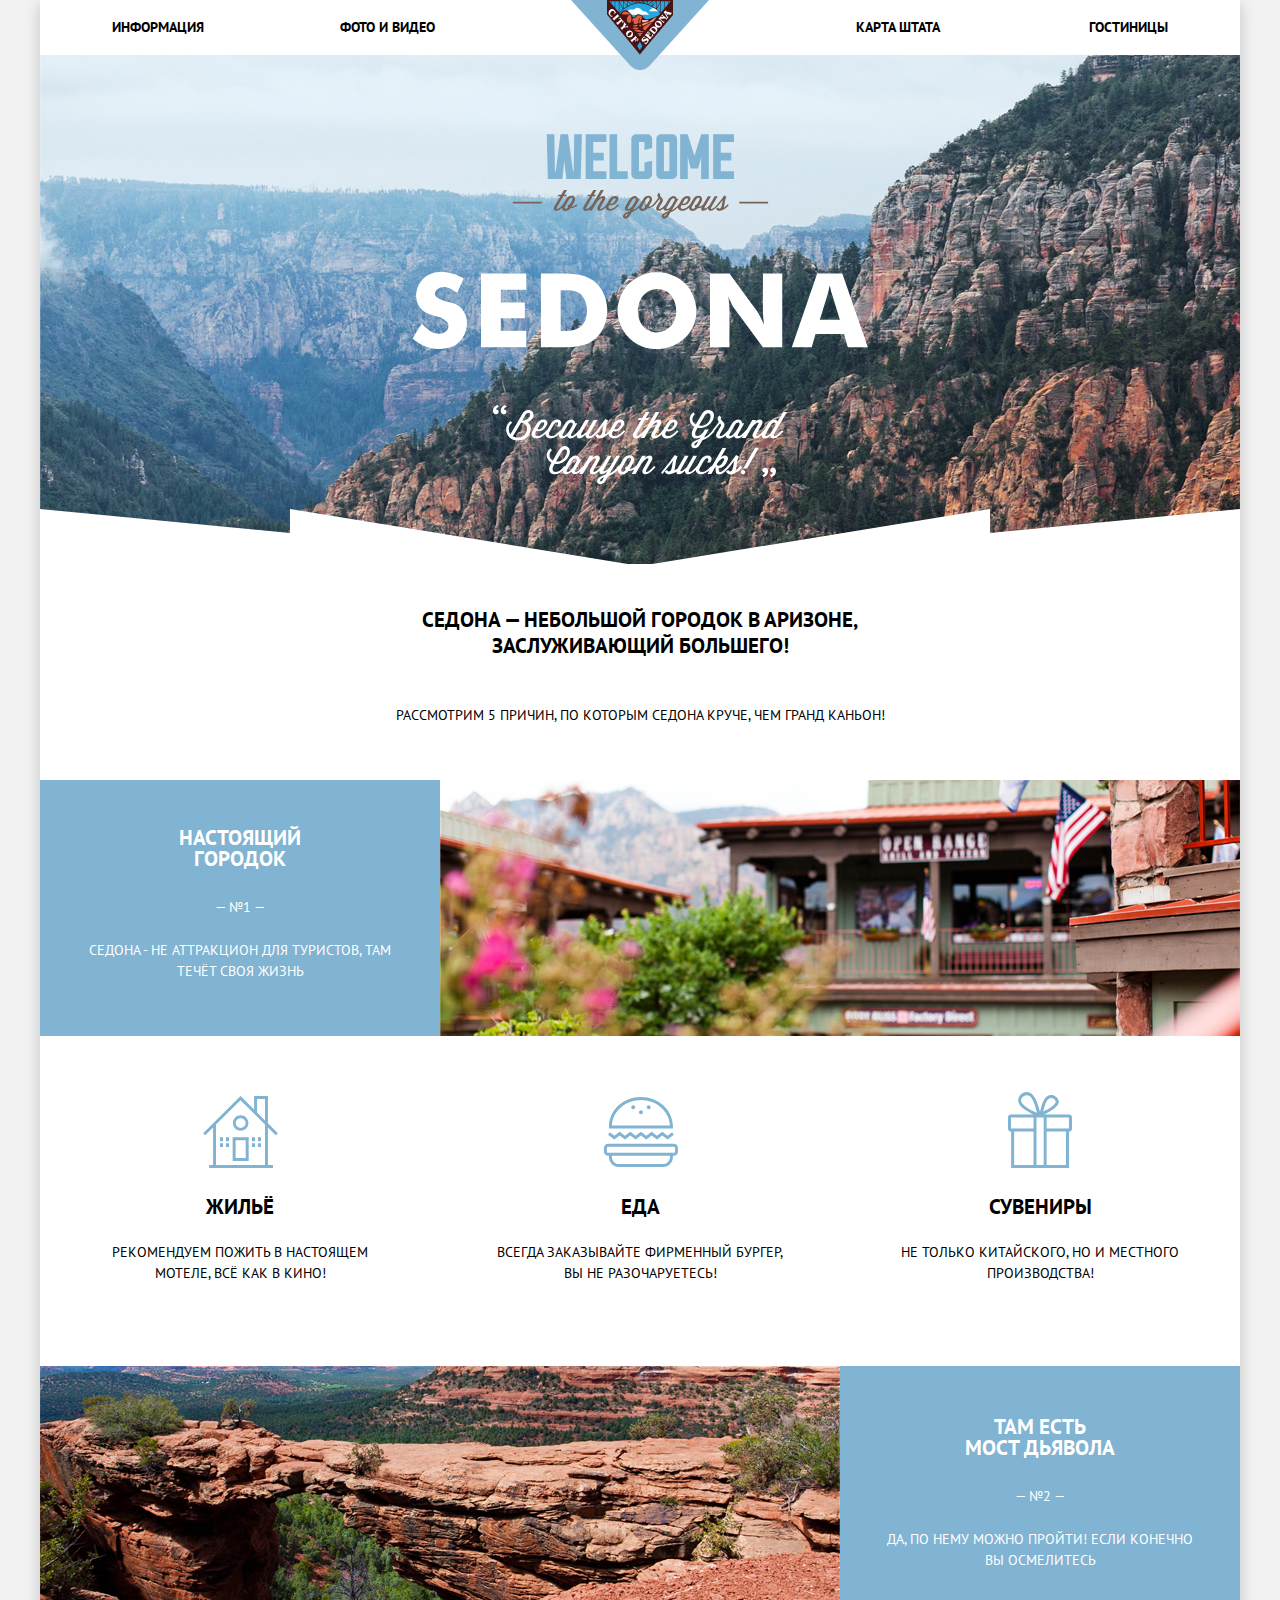
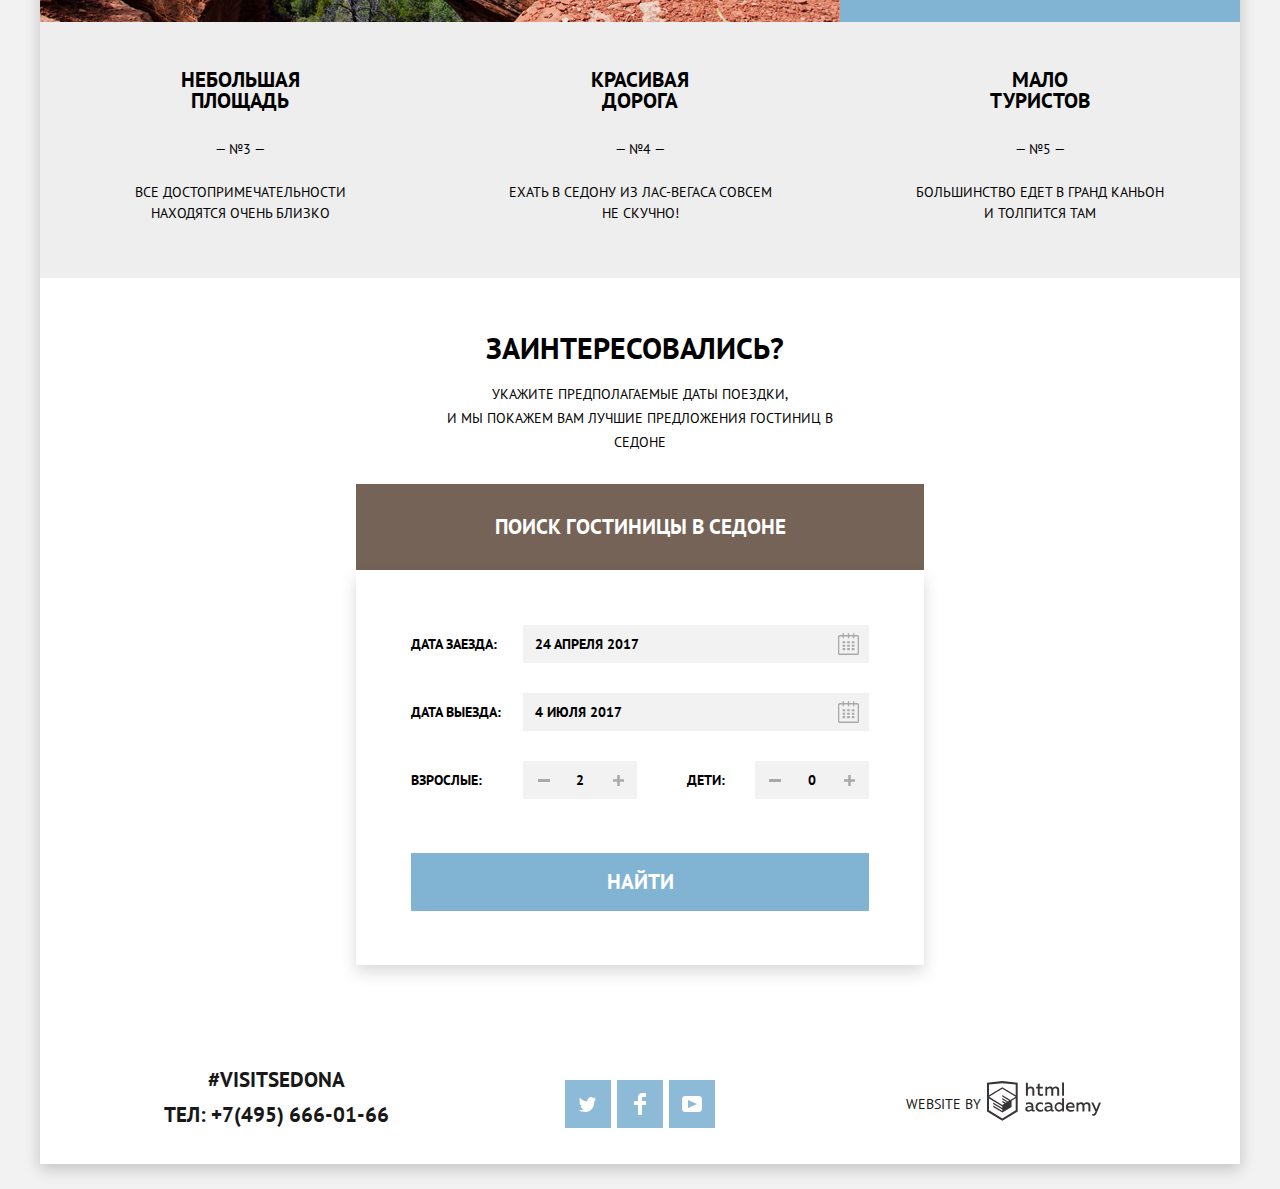
==== index.html @ dc3d2d97 "Декоративные элементы на внутренней странице" ====
<!DOCTYPE html>
<html class="page" lang="ru">
  <head>
    <meta charset="utf-8">
    <title>HTML Academy: Седона</title>
    <link rel="icon" href="favicon-32.ico">
    <link rel="icon" href="img/favicons/favicon-32.svg" type="image/svg+xml">
    <link rel="apple-touch-icon" href="img/favicons/favicon-152.png">
    <link rel="manifest" href="manifest.webmanifest">
    <link rel="stylesheet" href="css/normalize.css">
    <link rel="stylesheet" href="css/style.css">
  </head>
  <body class="page-body">
    <div class="container">
      <header class="main-header">
        <nav class="main-navigation">
          <a class="main-header-logo">
            <img src="img/logo.svg" width="138" height="70" alt="Логотип города Седона">
          </a>  
          <ul class="site-navigation">
            <li><a href="#">Информация</a></li>
            <li><a href="#">Фото и видео</a></li>
            <li><a href="#">Карта штата</a></li>
            <li><a href="catalog.html">Гостиницы</a></li>
          </ul>
        </nav>
        <img class="welcome-intro" src="img/welcome.svg" width="457" height="351" alt="Добро пожаловать в Седону">
      </header>
      <main class="content">
        <h1 class="visually-hidden">О Седоне</h1>
        <p class="intro">Седона &mdash; небольшой городок в Аризоне, <br>заслуживающий большего! </p>
        <section class="features">
          <h2 class="visually-hidden">Преимущества</h2>
          <p class="features-title">Рассмотрим 5 причин, по которым Седона круче, чем Гранд Каньон!</p>
          <ul class="features-list">
            <li class="feature-item main-feature-item">
              <div class="feature-description">
                <h3>Настоящий городок</h3>
                <span>&mdash; №1 &mdash;</span>
                <p>Седона - не аттракцион для туристов, там течёт своя жизнь</p>
              </div>
              <img src="img/town-view.jpg" width="800" height="256" alt="Виды Седоны">
                <ul class="add-feature-list">
                  <li class="add-feature-item">
                    <h4 class="accomodation">Жильё</h4>
                    <p>Рекомендуем пожить в настоящем мотеле, всё как в кино!</p>
                  </li>
                  <li class="add-feature-item">
                    <h4 class="meals">Еда</h4>
                    <p>Всегда заказывайте фирменный бургер, вы не разочаруетесь!</p>
                  </li>
                  <li class="add-feature-item">
                    <h4 class="souvenirs">Сувениры</h4>
                    <p>Не только китайского, но и местного производства!</p>
                  </li>
                </ul>
            </li>
            <li class="feature-item main-feature-item">
              <img src="img/bridge-view.jpg" width="800" height="256" alt="Мост дьявола">
              <div class="feature-description">
                <h3>Там есть Мост дьявола</h3>
                <span>&mdash; №2 &mdash;</span>
                <p>Да, по нему можно пройти! Если конечно вы осмелитесь</p>
              </div>
            </li>
            <li class="feature-item">
              <div class="feature-description">
                <h3>Небольшая
                площадь</h3>
                <span>&mdash; №3 &mdash;</span>
                <p>Все достопримечательности<br>
                находятся очень близко</p>
              </div>
            </li>
            <li class="feature-item">
              <div class="feature-description">
                <h3>Красивая
                  дорога</h3>
                <span>&mdash; №4 &mdash;</span>
                <p>Ехать в Седону из Лас-Вегаса совсем<br>
                  не скучно!</p>
              </div>
            </li>
            <li class="feature-item">
              <div class="feature-description">
                <h3>Мало<br>
                туристов</h3>
                <span>&mdash; №5 &mdash;</span>
                <p>Большинство едет в Гранд Каньон<br>
                и толпится там</p>
              </div>
            </li>
          </ul>
        </section>
        <section class="search">
          <h2>Заинтересовались?</h2>
          <p>Укажите предполагаемые даты поездки,<br> и мы покажем вам лучшие предложения гостиниц в Седоне</p>
          <button class="main-button" type="button">Поиск гостиницы в Седоне</button>        
        </section>
      </main>
      <footer class="main-footer">        
        <!--<img src="img/map.png" width="1199" height="594" alt="Карта">-->
        <iframe src="https://www.google.com/maps/embed?pb=!1m18!1m12!1m3!1d1026214.9153258833!2d-112.19294160327944!3d34.83362537107064!2m3!1f0!2f0!3f0!3m2!1i1024!2i768!4f13.1!3m3!1m2!1s0x872da132f942b00d%3A0x5548c523fa6c8efd!2z0KHQtdC00L7QvdCwLCDQkNGA0LjQt9C-0L3QsCA4NjMzNiwg0KHQqNCQ!5e0!3m2!1sru!2sru!4v1613547146854!5m2!1sru!2sru" allowfullscreen width="1199" height="594" title="Седона на карте"></iframe>
        <div class="footer-contacts">
          <section class="contacts">
            <h2 class="visually-hidden">Контактная информация</h2>
            <p>#visitsedona</p>
            <a class="footer-phone" href="tel:+74956660166">тел: +7(495) 666-01-66</a>
          </section>
          <section class="social">
            <h2 class="visually-hidden">Ссылки на соцсети</h2>
            <ul class="social-icons">
              <li>
                <a class="social-button twitter" href="#">
                  <svg width="17" height="17" viewBox="0 0 17 17" fill="none" xmlns="http://www.w3.org/2000/svg">
                    <path d="M10.95 1.14409C12.635 0.648089 13.934 1.41409 14.527 2.32309C15.2 2.09209 15.858 1.84209 16.538 1.61509C16.5249 2.30145 16.2117 2.94761 15.681 3.38309C16.366 3.55309 16.985 2.89209 16.985 2.89209C16.816 3.89209 15.979 4.68009 15.422 4.91609C15.191 11.6661 12.247 16.1331 5.34501 15.9981H4.89901C4.48901 15.9981 0.735007 15.5381 0.00100708 14.1111C2.27201 14.3071 3.89401 13.6891 4.69401 12.9341C3.73401 12.6341 2.01501 12.4571 1.71501 9.98409C2.06401 10.0901 2.27901 10.2121 2.90501 10.1031C1.70501 9.24709 0.374007 8.53009 0.448007 6.33009C0.733007 6.65809 1.51501 6.86609 1.78801 6.80209C1.08501 6.56109 -0.181993 3.44209 0.894007 1.85009C2.71201 3.70409 4.62901 5.45609 8.04601 5.62309C8.25401 3.33009 9.18301 1.79309 10.95 1.14409Z" fill="white"/>
                  </svg>
                  <span class="visually-hidden">Twitter</span>
                </a>
              </li>
              <li>
                <a class="social-button facebook" href="#">
                  <svg width="12" height="22" viewBox="0 0 12 22" fill="none" xmlns="http://www.w3.org/2000/svg">
                    <path d="M12 4V0H8C5.79086 0 4 1.79086 4 4V8H0V12H4V22H8V12H12V8H8V4H12Z" fill="white"/>
                  </svg>
                  <span class="visually-hidden">Facebook</span>
                </a>
              </li>
              <li>
                <a class="social-button youtube" href="#">
                  <svg width="20" height="16" viewBox="0 0 20 16" fill="none" xmlns="http://www.w3.org/2000/svg">
                    <path fill-rule="evenodd" clip-rule="evenodd" d="M3 0H17C18.65 0 20 1.35 20 3V13C20 14.65 18.65 16 17 16H3C1.35 16 0 14.65 0 13V3C0 1.35 1.35 0 3 0ZM6.027 4.002V11.998L15.014 8L6.027 4.002Z" fill="white"/>
                  </svg>
                  <span class="visually-hidden">YouTube</span>
                </a>
              </li>
            </ul>
          </section>
          <p class="copyright">Website by 
            <a class="copyright-link" href="https://htmlacademy.ru/intensive/htmlcss">
              <svg width="115" height="41" viewBox="0 0 115 41" fill="none" xmlns="http://www.w3.org/2000/svg">
                <path fill-rule="evenodd" clip-rule="evenodd" d="M15.5197 1.05737H15.3509L0 2.71895V31.4945L15.3509 40.8382L30.7018 31.4945V2.71895L15.5197 1.05737ZM77.0183 2.62185H75.0876V15.7311H77.0183V2.62185ZM40.8619 2.63264V7.76843C41.6131 6.9864 42.6386 6.5436 43.7105 6.53843C44.6823 6.47908 45.6329 6.84495 46.3253 7.54479C47.0177 8.24462 47.3866 9.21244 47.3399 10.2068V15.7634H45.367V10.4658C45.4231 9.94897 45.2754 9.43059 44.9566 9.02553C44.6377 8.62047 44.174 8.36218 43.6683 8.3079H43.3518C42.3456 8.36979 41.4321 8.9295 40.9041 9.80764V15.7634H38.8995V2.63264H40.8619ZM77.0183 31.4837H75.2775V30.0595C74.4828 31.1353 73.23 31.7538 71.9119 31.7211C69.4751 31.5528 67.5825 29.4822 67.5825 26.9845C67.5825 24.4867 69.4751 22.4162 71.9119 22.2479C73.1195 22.2052 74.2818 22.7203 75.0771 23.6505V18.3205H77.0183V31.4837ZM47.0656 30.0595C47.263 30.0515 47.4583 30.0152 47.6459 29.9516V31.3866C47.2482 31.5404 46.826 31.6172 46.4009 31.6132C45.6482 31.6769 44.9394 31.2429 44.639 30.5342C43.7036 31.31 42.5302 31.7227 41.3261 31.6995C39.733 31.6995 38.256 30.804 38.256 28.9482C38.256 26.65 40.3661 25.9379 42.1702 25.9379C42.9402 25.9505 43.707 26.0408 44.4596 26.2076V25.884C44.4596 24.805 43.6578 23.9742 42.1491 23.9742C41.0585 23.9764 39.9804 24.2116 38.9839 24.6647V22.8305C40.0678 22.451 41.204 22.2506 42.3495 22.2371C44.8394 22.2371 46.3693 23.4455 46.3693 26.1753V29.4121C46.3546 29.5668 46.401 29.721 46.4981 29.8406C46.5951 29.9601 46.7349 30.035 46.8862 30.0487H47.0656V30.0595ZM40.2711 28.8403C40.298 29.229 40.4761 29.5905 40.7655 29.844C41.055 30.0974 41.4317 30.2217 41.8115 30.189H41.9275C42.8819 30.1906 43.7973 29.8022 44.4702 29.11V27.5779C43.842 27.4414 43.2026 27.3655 42.5605 27.3513C41.5055 27.3513 40.2817 27.7074 40.2817 28.8403H40.2711ZM56.0229 22.9384C55.1962 22.4632 54.2596 22.2246 53.3115 22.2479H52.9422C51.7332 22.2873 50.5891 22.8166 49.7619 23.7192C48.9347 24.6218 48.4923 25.8236 48.5321 27.06V27.5024C48.6957 30.0004 50.805 31.8921 53.2482 31.7318C54.2519 31.7555 55.2477 31.5452 56.1601 31.1168V29.2718C55.3769 29.7215 54.4945 29.9591 53.5963 29.9624C52.5199 30.0288 51.4963 29.4793 50.9385 28.5356C50.3806 27.5918 50.3806 26.4095 50.9385 25.4658C51.4963 24.522 52.5199 23.9725 53.5963 24.039C54.461 24.0357 55.3066 24.2989 56.0229 24.7942V22.9384ZM66.1514 30.0595C66.3488 30.0515 66.5441 30.0152 66.7317 29.9516V31.3866C66.334 31.5404 65.9118 31.6172 65.4867 31.6132C64.734 31.6769 64.0252 31.2429 63.7248 30.5342C62.7894 31.31 61.616 31.7227 60.4119 31.6995C58.8188 31.6995 57.3417 30.804 57.3417 28.9482C57.3417 26.65 59.4518 25.9379 61.256 25.9379C62.0259 25.9505 62.7928 26.0408 63.5454 26.2076V25.884C63.5454 24.805 62.7436 23.9742 61.2349 23.9742C60.1443 23.9764 59.0662 24.2116 58.0697 24.6647V22.8305C59.1536 22.451 60.2897 22.2506 61.4353 22.2371C63.9252 22.2371 65.455 23.4455 65.455 26.1753V29.4121C65.4404 29.5668 65.4868 29.721 65.5838 29.8406C65.6809 29.9601 65.8207 30.035 65.972 30.0487H66.1514V30.0595ZM59.855 29.8481C59.5632 29.5943 59.3837 29.2311 59.3569 28.8403H59.378C59.378 27.7074 60.5385 27.3513 61.6569 27.3513C62.299 27.3655 62.9383 27.4414 63.5665 27.5779V29.11C62.8937 29.8022 61.9782 30.1906 61.0239 30.189H60.9078C60.5263 30.2247 60.1469 30.1019 59.855 29.8481ZM69.3271 26.9305C69.3271 25.2859 70.6308 23.9526 72.239 23.9526L72.2601 24.0066C73.4742 24.0066 74.5742 24.7382 75.0665 25.8732V28.0311C74.5856 29.1871 73.4673 29.9296 72.239 29.9084C70.6308 29.9084 69.3271 28.5752 69.3271 26.9305ZM83.3486 22.2479C86.8408 22.2479 88.0541 25.1395 87.4844 27.7397H80.922C81.1436 29.3582 82.6839 30.0163 84.2876 30.0163C85.2509 30.0196 86.2027 29.8021 87.0729 29.3797V31.1061C86.0736 31.5421 84.9939 31.7519 83.9078 31.7211C81.2385 31.7211 78.8963 30.189 78.8963 26.9521C78.8362 25.7502 79.2482 24.5736 80.0408 23.6841C80.8334 22.7945 81.9408 22.2658 83.1165 22.2155H83.3486V22.2479ZM80.8693 26.1753C80.9704 24.8237 82.1216 23.8104 83.4436 23.9095H83.4858C84.1064 23.8531 84.7196 24.08 85.1612 24.5295C85.6028 24.979 85.8275 25.6051 85.7752 26.24H80.8693V26.1753ZM89.489 31.4621V22.4961H91.2298V23.575C91.9777 22.7197 93.041 22.2229 94.1628 22.2047C95.2951 22.1328 96.3712 22.7163 96.9482 23.7153C97.7407 22.8335 98.8477 22.3161 100.018 22.2803C100.952 22.2327 101.859 22.6011 102.507 23.2901C103.154 23.9792 103.478 24.9213 103.394 25.8732V31.4837H101.39V25.9271C101.437 25.4734 101.306 25.0191 101.024 24.6647C100.743 24.3104 100.336 24.0852 99.8917 24.039H99.6174C98.7512 24.0941 97.9525 24.536 97.4335 25.2474V31.4837H95.4289V25.9271C95.4728 25.47 95.3357 25.0139 95.0481 24.6611C94.7606 24.3082 94.3467 24.088 93.8991 24.0497H93.6881C92.7466 24.1344 91.8915 24.6449 91.3564 25.4416V31.5161H89.5312L89.489 31.4621ZM113.977 22.4745H111.972L109.324 29.2718L106.306 22.4853H104.196L108.417 31.5484L108.237 32.0016C107.72 33.3611 107.003 34.0516 106.053 34.0516C105.75 34.0548 105.447 34.0112 105.156 33.9221V35.6161C105.536 35.7125 105.926 35.7632 106.317 35.7671C107.646 35.7671 108.902 35.0226 109.851 32.6813L113.977 22.4745ZM52.689 6.78658V3.54974L50.7266 4.01369V6.73264H49.144V8.49132H50.7899V12.9905C50.7231 13.817 51.0244 14.6301 51.61 15.2038C52.1955 15.7775 53.0028 16.0505 53.8073 15.9468C54.5996 15.9535 55.3875 15.8259 56.139 15.5692V13.8429C55.5727 14.0781 54.9672 14.199 54.356 14.199C53.2165 14.199 52.689 13.8105 52.689 12.6237V8.5129H55.8541V6.78658H52.689ZM58.3862 15.7526V6.75421H60.1376V7.83316C60.8811 6.97655 61.9403 6.476 63.0601 6.45211C64.1624 6.38099 65.2146 6.93142 65.8032 7.88711C66.5958 7.00534 67.7028 6.48794 68.8734 6.45211C69.8138 6.41462 70.7233 6.79859 71.364 7.50353C72.0046 8.20846 72.3126 9.16418 72.2073 10.1205V15.7418H70.2028V10.1853C70.2499 9.73151 70.1184 9.27721 69.8373 8.92287C69.5561 8.56853 69.1485 8.34334 68.7046 8.29711H68.4619C67.5957 8.35228 66.797 8.7942 66.278 9.50553V15.7418H64.2734V10.1853C64.3206 9.73151 64.1891 9.27721 63.9079 8.92287C63.6268 8.56853 63.2191 8.34334 62.7752 8.29711H62.5326C61.5911 8.38181 60.736 8.89229 60.2009 9.68895V15.7634H58.3862V15.7526ZM28.6972 30.3033L28.7078 30.2968L28.6972 30.3184V30.3033ZM28.6972 18.3205V30.3033L15.3509 38.4321L2.00459 30.3184V18.5147L15.2876 26.6068V28.0311L6.18257 22.5284V23.9418L15.3404 29.5632V31.0629L6.19312 25.4955V26.9521L15.3509 32.5734L24.5826 26.9197V20.8129L28.6972 18.3205ZM28.7078 16.7776L25.0362 18.9355L23.3482 20.0145L15.3087 15.0837V16.4971L22.156 20.7266L22.0083 20.8237L20.9532 21.4063L15.2876 17.9537V19.3995L19.761 22.1184L18.706 22.8413L15.3298 20.7913V22.2047L17.5454 23.5426L15.2982 24.9021L2.11009 16.864L15.3087 8.72869L28.7078 16.7776ZM15.2876 7.27211L28.7078 15.3534V4.56395L15.3615 3.12895L2.01514 4.56395V15.3534L15.2876 7.27211Z" fill="#231F20"/>
              </svg>
              <span class="visually-hidden">Логотип HTML Academy</span>
            </a>
          </p>
        </div>
        <section class="modal">
          <h2 class="visually-hidden">Форма поиска</h2>
          <form class="search-form" action="https://echo.htmlacademy.ru" method="post">
            <label class="date-in">Дата заезда:
              <input class="check-in-date" type="text" name="check-in-date" id="date-in" placeholder="24 апреля 2017">
            </label>
            <label class="date-out">Дата выезда:
              <input class="check-out-date" type="text" name="check-out-date" id="date-out" placeholder="4 июля 2017">
            </label>
            <label class="adults-number">Взрослые:
              <input class="adults" type="number" name="adults" id="adults-number" value="2">
              <button type="button" class="decrease">
                <svg width="12" height="3" viewBox="0 0 12 3" fill="none" xmlns="http://www.w3.org/2000/svg">
                  <rect width="12" height="3" fill="#A9A9A9"/>
                  </svg>
              </button>
              <button type="button" class="increase">
                <svg width="11" height="11" viewBox="0 0 11 11" fill="none" xmlns="http://www.w3.org/2000/svg">
                <path fill-rule="evenodd" clip-rule="evenodd" d="M4.23086 6.76932V11H6.76932V6.76932H11V4.23086H6.76932V0H4.23085V4.23086H0V6.76932H4.23086Z" fill="#A9A9A9"/>
                </svg>
              </button>
            </label>
            <label class="kids-number">Дети:
              <input class="kids" type="number" name="kids" id="kids-number" value="0">
              <button type="button" class="decrease">
                <svg width="12" height="3" viewBox="0 0 12 3" fill="none" xmlns="http://www.w3.org/2000/svg">
                  <rect width="12" height="3" fill="#A9A9A9"/>
                  </svg>
              </button>
              <button type="button" class="increase">
                <svg width="11" height="11" viewBox="0 0 11 11" fill="none" xmlns="http://www.w3.org/2000/svg">
                <path fill-rule="evenodd" clip-rule="evenodd" d="M4.23086 6.76932V11H6.76932V6.76932H11V4.23086H6.76932V0H4.23085V4.23086H0V6.76932H4.23086Z" fill="#A9A9A9"/>
                </svg>
              </button>
            </label>
            <button class="search-button" type="submit">Найти</button>
          </form>
        </section>
      </footer>      
    </div>    
  </body>
</html>
---- css/style.css ----
@font-face {
  font-family: "PT Sans";
  font-weight: 400;
  font-style: normal;
  src:local("PT Sans"),
  url(../fonts/PTSans.woff) format("woff"),
  url(../fonts/PTSans.woff2) format("woff2");
}
@font-face {
  font-family: "PT Sans";
  font-weight: 700;
  font-style: normal;
  src:local("PT Sans"),
  url(../fonts/PTSans-Bold.woff) format("woff"),
  url(../fonts/PTSans-Bold.woff2) format("woff2");
}

:root {
  --basic-white: #ffffff;
  --basic-black: #000000;
  --basic-blue: #81b3d2;
  --basic-grey: #F2F2F2;
  --add-grey: #eeeeee;
  --basic-brown: #766357;
  --special-brown-hover:#604E43;
  --special-brown-active:#503E33;
  --special-blue-hover:#669EC0;
  --special-blue-active:#5496BD;
  --special-disabled: #6A6A6A;
  --shadow-color: rgba(0, 1, 1, 0.2);
  --modal-shadow: rgba(0, 1, 1, 0.15);
  --special-grey: #333333;
  --rating-grey:#666666;
  --basic-line:#E5E5E5;
  --text-active: rgba(255, 255, 255, 0.3);
  --link-active: rgba(0, 0, 0, 0.3);
  --up-triangle: #cacaca;
  --toggle: #ABABAB;
  --toggle-shadow: rgba(171, 171, 171, 0.3);
  --copyright-active: #BDBBBC;
  --input-focus: #EBEBEB;
}
.page {
  height: 100%;
}
.page-body {
  width: 1200px;
  margin: 0 auto;
  padding: 0 40px;
  background-color: var(--basic-grey);
  font-family: "PT Sans", Arial, sans-serif;
  font-weight: 400;
  font-size: 14px;
  line-height: 26px;
  color: var(--basic-black);
  text-transform: uppercase;
  min-height: 100%;
}
.container {
  margin: 0 auto;
  background-color: var(--basic-white);
  padding: 0;
  text-align: center;
  box-shadow: 0px 5px 15px var(--shadow-color);
  display: grid;
  grid-template-rows: min-content 1fr min-content ;
}
.site-navigation {
  list-style: none;
  padding: 0;
  display: flex;
  flex-wrap: wrap;
  flex-direction: row;
  justify-content: flex-start; 
}
.site-navigation li {
  width: 228px;
}
.site-navigation li:nth-of-type(1), .site-navigation li:nth-of-type(2) {
  display: flex;
  justify-content: flex-start;
}
.site-navigation li:nth-of-type(1) {
  padding-left: 72px;
}
.site-navigation li:nth-of-type(3) {
  display: flex;
  justify-content: flex-end;
  margin-left: auto;
}
.site-navigation li:nth-of-type(3), .site-navigation li:nth-of-type(4) {
  display: flex;
  justify-content: flex-end;
}
.site-navigation li:nth-of-type(4) {
  padding-right: 72px;
}
.site-navigation a {
  text-decoration: none;
  color: var(--basic-black);
  font-weight: 700;
}
.site-navigation a:hover, .site-navigation a:focus {
  color: var(--basic-blue);
}
.site-navigation a:active {
  color: var(--basic-black);
  opacity: 0.3;
}
.main-header {
  background-color: var(--basic-blue);
  background-image: url("../img/mask.svg"), url("../img/index-bg.jpg");
  background-size: auto, 1200px 509px;
  background-position: 0 509px, 0 55px;
  background-repeat: no-repeat;
  display: grid;
  min-height: 564px;    
}
.main-header-logo {
  position: absolute;
  margin: 0;
  padding: 0;
  left: 531px;
  bottom: -22px;
  top: 0;
  width: 138px;
  height: 70px;
}
.welcome-intro {
  justify-self: center;
  width: 457px;
  height: 351px;
}
.main-navigation {
  background-color: var(--basic-white);
  height: 55px;
  padding: 0;
  position: relative;
}
.intro {
  font-size: 21px;
  font-weight: 700;
  margin-top: 43px;
  margin-bottom: 0;
}
.features-title {
  margin-top: 43px;
  margin-bottom: 52px;
}
.features-list, .add-feature-list {
  padding: 0;
  margin: 0;
}
.feature-item {
  line-height: 21px;
  list-style: none;
  background-color: var(--add-grey);
  padding: 0;
  height: 256px;
  width: 400px;
}
.main-feature-item {
  background-color: var(--basic-blue);
  color: var(--basic-white);
  display: flex;
  flex-wrap: wrap;
  width: 1200px;
}
.main-feature-item img {
  width: 800px;
  height: 256px;
  object-fit: contain;
}

.add-feature-list, .add-feature-list li {
  background-color: var(--basic-white); 
  color: var(--basic-black);
  margin: 0;
}
.features-list {
  display: grid;
  grid-template-columns: 1fr 1fr 1fr;
  width: 100%;
}
.feature-description {
  width: 400px;
  margin-top: 47px;
}

.feature-item:first-child {
  grid-column: 1/4;
  height: auto;
}
.feature-item:nth-child(2) {
  grid-column: 1/4;
}
.feature-item:nth-child(3) {
  grid-column: 1/2;
}
.feature-item:nth-child(4) {
  grid-column: 2/3;
}
.feature-item:nth-child(5) {
  grid-column: 3/4;
}
.add-feature-list {
  display: flex;
  flex-wrap: wrap;
  justify-content: space-around;
  list-style: none;
  width: 100%;
}
.add-feature-item {
  width: 400px;
  height: 330px;
}

.feature-item h3, .feature-item h4 {
  font-size: 21px;
  font-weight: 700;
  line-height: 21px;
  padding-left: 125px;
  padding-right: 125px;
}
.feature-item h3 {
  margin: 0;
  margin-bottom: 28px;
}
.feature-item h4 {
  margin-top: 0;
  margin-bottom: 25px;
}
.feature-item p {
  box-sizing: border-box;
  margin: 0;
  margin-top: 23px;
  padding-right: 40px;
  padding-left: 40px;
}
.add-feature-item p {
  padding-left: 50px;
  padding-right: 50px;
}
.feature-description p {
  margin-top: 22px;
}
.feature-description:nth-child(2) {
  margin-top: 50px;
}
.feature-item img {
  width: 800px;
  height: 256px;
}
.accomodation::before {
  content: url("../img/icon-accomodation.svg");
  display: block;
  margin-top: 60px;
  margin-bottom: 25px;
}
.meals::before {
  content: url("../img/icon-meals.svg");
  display: block;
  margin-top: 61px;
  margin-bottom: 26px;
}
.souvenirs::before {
  content: url("../img/icon-souvenirs.svg");
  display: block;
  margin-top: 55px;
  margin-bottom: 25px;
}
.search {
  display: flex;
  flex-direction: column;
  justify-content: center;
  align-items: center;
}
.search h2 {
  font-size: 30px;
  font-weight: 700;
  line-height: 24px;
  margin-top: 58px;
  margin-bottom: 10px;
  padding-right: 10px;
}
.search p {
  width: 435px;
  height: 95px;
  line-height: 24px;
  margin: 0;
  display: flex;
  align-items: center;
}
.main-button {
  font-weight: 700;
  font-size: 21px;
  background-color: var(--basic-brown);
  color: var(--basic-white);
  font-family: inherit;
  line-height: 26px;
  text-transform: uppercase;
  border: none;
  width: 568px;
  height: 86px;
  margin-top: 19px;
  padding: 0;
}
.main-button:hover, .main-button:focus {
  background-color: var(--special-brown-hover);
  color: var(--basic-white);
  border: none;
}
.main-button:active {
  background-color: var(--special-brown-active);
  color: var(--text-active);
  border: none;
  outline: none;
}
.main-footer {
  padding-top: 1px;
  position: relative;
}
.main-footer iframe {
  width: 1199px; 
  height: 594px;
  border: none;
}
.footer-contacts {
  font-weight: 700;
  font-size: 21px;
  background-color: var(--basic-white);
  opacity: 0.9;
  margin-top: -129px;
  display: grid;
  grid-template-columns:  1fr 1fr 1fr ;
  grid-template-rows: 120px;
  justify-content: center;
  padding: 0 73px;
  vertical-align: middle;  
}
.contacts {
  width: 327px;
  margin: 0;
  display: flex;
  flex-direction: column;
  justify-content: flex-start;
  align-items: center;
}
.contacts p {
  margin: 0;
  margin-top: 23px;
  margin-bottom: 9px;
}
.footer-contacts.catalog {
  margin-top: 0;
}
.footer-phone {
  text-decoration: none;
  color: var(--basic-black);
}
.social {
  width: 400px;
  display: flex;
  flex-direction: row;
  justify-content: center;
  align-items: center;
}
.social-icons {
  display: flex;
  flex-direction: row;
  justify-content: center;
  align-items: center;
}
.social-button {
  display: flex;
  text-decoration: none;
  width: 46px;
  height: 48px;  
  background-color: var(--basic-blue);
  margin-right: 6px;
  text-align: center;
  justify-content: center;
  align-items: center;
}
.social-button:hover, .social-button:focus {
  background-color: var(--special-blue-hover);
}
.social-button:active {
  background-color: var(--special-blue-active);
}
.social-button.twitter:active, .social-button.facebook:active, .social-button.youtube:active {
  fill-opacity: 0.3;
}
.social ul {
  list-style: none;
  padding: 0;
  margin: 0;
  margin-left: 5px;
}
.copyright {
  font-weight: 400;
  font-size: 14px;
  line-height: 26px;
  text-align: center;
  margin: 0;
  width: 327px;
  height: 120px;
  position: relative;
  display: flex;
  justify-content: center;
  align-items: center;
}
.copyright-link:hover path, .copyright-link:focus path {
  fill: var(--basic-blue);
}
.copyright-link:active path {
  fill: var(--copyright-active);
}
.copyright svg {
  margin-left: 6px;
}
.visually-hidden {
  position: absolute;
  clip: rect(0 0 0 0);
  width: 1px;
  height: 1px;
  margin: -1px;
}
/*catalog*/
.catalog-header {
  padding: 0;
  background-color: var(--basic-white);
  display: grid;
}
.catalog-content, .content {
  background-color: var(--basic-white);
}
.catalog-content {
  display: grid;
  grid-template-rows: min-content min-content 1fr;
}
.filter {
  background-color: var(--basic-blue);
  background: url("../img/filter-bg.jpg") no-repeat;
  padding: 0 73px;
  min-height: 217px;
}
.form-filter {
  margin-top: 26px;
  display: flex;
  flex-wrap: wrap;
  justify-content: space-between;
}
.filter-facilities, .filter-type, .filter-cost {
  border: none;
  text-align: left;
  padding: 0; 
  margin: 0;
}
.filter-facilities ul, .filter-type ul {
  list-style: none;
  padding-left: 0;
  line-height: 21px;
  color: var(--basic-white);
  margin: 0;
  margin-top: 24px;
  display: flex;
  flex-direction: column;
  flex-wrap: wrap;
  height: 145px;
}
.filter-facilities legend, .filter-type legend, .filter-cost legend {
  font-size: 16px;
  line-height: 21px;
  font-weight: 700;
  color: var(--basic-white);
}
.filter-facilities {
  flex-grow: 1;
}
.filter-type {
  flex-grow: 3;
}

.checkbox {
  display: none;
}

.checkbox+label::before {
  content: "";
  display: inline-block;
  width: 27px;
  height: 23px;
  vertical-align: top;
  background: url("../img/checkbox-off.svg") no-repeat;
  margin-right: 16px;
  margin-bottom: 23px;
  margin-top: 0;
}
.checkbox:checked+label::before {
  background: url("../img/checkbox-on.svg"); 
}
.checkbox:disabled+label::before {
  background: url("../img/checkbox-off-disabled.svg");
}
.checkbox:checked:disabled+label::before {
  background: url("../img/checkbox-on-disabled.svg");
}
.cost-range {
  border: 2px solid var(--basic-white);
  box-sizing: border-box;
  border-radius: 2px;
  width: 317px;
  height: 36px;
  color: var(--basic-white);
  line-height: 21px;
  position: relative;
  display: flex;
  justify-content: space-between;
  align-items: center;
  padding: 0;
  padding-left: 65px;
  padding-right: 20px;
  box-sizing: border-box;
}
.cost-range svg {
  position: absolute;
  top: 5px;
  left: 157px;
}
.input-cost {
  font: inherit;
  color: var(--basic-white);
  line-height: 21px;
  border: none;
  width: 58px;
  background-color: transparent;
  padding: 0;
  padding-left: 0px;
  margin: 0;
}

.range-filter {
  margin: 10px 0 0;
}
.range-controls {
  position: relative;
}
.range-controls .toggle {
  position: absolute;
  top: -8px;
  left: 0;
  width: 4px;
  height: 4px;
  background-color: var(--toggle);
  border: 8px solid var(--basic-white);
  border-radius: 50%;
  box-shadow: 0 2px 1px 0 var(--toggle-shadow);
  cursor: pointer;
}
.range-controls .toggle-max{
  left:160px;
}
.range-controls .scale {
  height: 2px;
  width: 316px;
  background-color: var(--text-active);
  margin-top: 20px;
}
.range-controls .bar {
  height: 2px;
  background-color: var(--basic-white);
  width: 80%;
}
.filter-button {
  font-family: inherit;
  font-size: 14px;
  font-weight: 400;
  line-height: 21px;
  color: var(--basic-white);
  border: 2px solid var(--basic-white);
  box-sizing: border-box;
  border-radius: 2px;
  background-color: transparent;
  text-transform: uppercase;
  width: 137px;
  height: 36px;
  outline: none;
  margin-top: 33px;
  margin-left: 85px;
}
.filter-button:hover, .filter-button:focus {
  color: var(--basic-black);
  background-color: var(--basic-white);
}
.site-navigation-current a, .site-navigation-current a:hover, .site-navigation-current a:active {
  color: var(--basic-brown); 
}
.sorting {
  padding: 0 73px;
  min-height: 86px;
  display: flex;
  justify-content: space-between;
  align-items: center;
}
.sorting-buttons {
  list-style: none;
  font-size: 12px;
  line-height: 18px;
  padding: 0;
  margin: 0;
  display: flex;
  justify-content: space-between;
  align-items: center;
  width: 240px;
  padding-left: 25px;
  padding-bottom: 5px;
}
.sorting-buttons a {
  text-decoration: none;
  color: var(--link-active);
  border-bottom: 2px dotted var(--basic-blue);
  padding: 0;
  margin: 0;
}
.sorting-buttons .current-sorting {
  color: var(--basic-blue);
  border: none;
}
.sorting span {
  display: inline-block;
  width: 75px;
  padding-left: 20px;
  padding-right: 5px;
  padding-bottom: 6px;
  font-size: 12px;
  line-height: 18px;
}

.sorting-buttons a:hover, .sorting-buttons a:focus {
  color: var(--basic-blue);
  outline: none;
}
.sorting-buttons a:active {
  color: var(--basic-black);
  border-bottom:none;
}
.buttons-up-down {
  display: flex;
  justify-content: flex-end;
  width: 528px;
}
.sorting-ascending {
  cursor: pointer;
  width: 0;
	height: 0;
  margin-right: 12px;
	border-left: 5.5px solid transparent;
	border-right: 5.5px solid transparent;
	border-bottom: 11px solid var(--up-triangle);
}
.sorting-descending {
  cursor: pointer;
  width: 0;
	height: 0;
	border-left: 5.5px solid transparent;
	border-right: 5.5px solid transparent;
	border-top: 11px solid var(--basic-blue);
}
.sorting-ascending:disabled {
  border-bottom: 11px solid var(--up-triangle);
}

.sorting-descending {
  border-top: 11px solid var(--basic-blue);
}
.sorting-descending:hover {
  border-top: 11px solid var(--basic-black);
}
.sorting-descending:active {
  border-top: 11px solid var(--basic-blue);
}
.sorting-number, .sorting label {
  color: var(--basic-black);
  font-family: inherit;
  font-size: 21px;
  font-weight: 700;
  border: none;
  padding: 0;
  margin: 0;
}
.sorting-number {
  width: 30px;
  padding-left: 5px;
  background-color: transparent;
  text-align: left;
}
.result-list {
  list-style: none;
  text-align: left;
  padding: 0;
  margin: 0;
}
.result-item-name {
  font-size: 21px;
  font-weight: 700;
  text-decoration: none;
  color: var(--basic-black);
}
.item-info h3 {
  padding: 0;
  margin: 0;
  margin-top: -5px;
}
.result-item-name:hover, .result-item:focus {
  color: var(--basic-blue);
}
.result-item-name:active {
  color: var(--link-active);
}
.result-list span {
  line-height: 21px;
  color: var(--special-grey);
}
.result-item {
  border-top: 1px solid var(--basic-line);
  display: grid;
  grid-template-columns: min-content 1fr min-content ;
  grid-template-rows: 1fr 1fr 1fr;
  padding: 30px 73px;
}
.item-picture {
  grid-column: 1/2;
  grid-row: 1/4;
  margin-right: 29px;
  width: 135px;
  height: 90px;
  object-fit: contain;
}
.item-info {
  grid-column: 2/3;
  grid-row: 1/4;
}
.stars {
  color: var(--basic-white);
  grid-column: 3/4;
  grid-row: 1/2;
  justify-self: end;
  display: block;
  background: url(../img/star.svg) space ;
  background-position: top;
  height: 22px;
}
.result-item:last-child {
  border-bottom: 1px solid var(--basic-line);
}
.rating {
  color: var(--rating-grey);
  display: block;
  border: none;
  box-sizing: border-box;
  background-color: var(--basic-grey);
  width: 110px;
  height: 27px;
  line-height: 21px;
  grid-column: 3/4;
  grid-row: 3/4;
  text-align: center;
  padding: 0;
  margin-top: 3px;
  display: flex;
  justify-content: center;
  align-items: center;
}
.stars.stars-4 {
  width: 87px;
  color: transparent;
}
.stars.stars-3 {
  width: 64px;
  color: transparent;
}
.stars.stars-2 {
  width: 41px;
  color: transparent;
}
.item-price {
  display: flex;
  padding: 0;
  margin: 0; 
  margin-top: 5px;
  margin-bottom: 15px; 
}
.item-price span {
  margin-right: 5px;
  width: 110px ;
}
.list-buttons {
  display: flex;
}
.detailed {
  margin-right: 5px;
  width: 110px ;
  background-color: var(--basic-blue);
  text-decoration: none;
  color: var(--basic-white);
  line-height: 21px;
  font-weight: 700;
  text-align: center;
  padding-top: 3px;
}
.detailed:hover, .detailed:focus {
  background-color: var(--special-blue-hover);
}
.detailed:active {
  background-color: var(--special-blue-active);
  color: var(--text-active);  
}
.reserve  {
  width: 142px;
  height: 27px;
  font-family: inherit;
  text-transform: uppercase;
  color: var(--basic-white);
  outline: none;
  line-height: 21px;
  font-weight: 700;
  border:none;
  background-color: var(--basic-brown);
}
.reserve:hover, .reserve:focus {
  background-color: var(--special-brown-hover);
}
.reserve:active {
  background-color: var(--special-brown-active);
  color: var(--text-active);  
}

/*search-form*/

.modal {
  background-color: var(--basic-white);
  width: 568px;
  height: 395px;
  box-shadow: 0px 7px 15px var(--modal-shadow);
  position: absolute;
  left: 316px;
  top:0;
}
.search-form {
  box-sizing: border-box;
  padding: 55px;
  width: 568px;
  height: 395px;
  display: flex;
  flex-direction: row;
  flex-wrap: wrap;
}
.search-button {
  width: 458px;
  height: 58px;
  background-color: var(--basic-blue);
  padding: 0;
  margin: 0;
  margin-top: 24px;
  text-transform: uppercase;
  font-family: inherit;
  font-size: 21px;
  line-height: 26px;
  font-weight: 700;
  color: var(--basic-white);
  border: none; 
}
.search-button:hover, .search-button:focus,  {
  background-color: var(--special-blue-hover);
}
.search-button:active {
  background-color: var(--special-blue-active);
  color: var(--text-active);
}
.search-form label {
  text-transform: uppercase;
  font-family: inherit;
  text-align: left;
  font-size: 14px;
  line-height: 26px;
  font-weight: 700;
  color: var(--basic-black);
  padding: 0;
  margin: 0;
  position: relative;
  display: flex;
  justify-content: space-between;
  align-items: center;
  margin-bottom: 30px;
}
.search-form label:last-of-type {
  box-sizing: border-box;
  padding-left: 50px;
}
.search-form input {
  height: 38px;
  font-family: inherit;
  font-size: 14px;
  font-weight: 700;
  line-height: 26px;
  box-sizing: border-box;
  border: none;
  background-color: var(--basic-grey);
}

.date-in, .date-out {
  width: 458px;
}

.check-in-date, .check-out-date {
  width: 346px;
  padding-left: 12px;
}
.check-in-date::placeholder, .check-out-date::placeholder {
  color: var(--basic-black);
  font-family: inherit;
  font-size: 14px;
  line-height: 26px;
  font-weight: 700;
  text-transform: uppercase;
}
.date-in::after, .date-out::after {
  content: "";
  width: 21px;
  height: 23px;
  background-image: url("../img/calendar.svg");
  background-repeat: no-repeat;
  background-position: 0 0;
  position: absolute;
  top: 7px;
  right: 10px;
}
.date-in:hover::after, .date-out:hover::after {
  background-image: url("../img/calendar-hover.svg");
}
.date-in:active::after, .date-out:active::after {
  background-image: url("../img/calendar-active.svg");
}
.adults {
  width: 114px;
  color: var(--basic-black);
  font-family: inherit;
  font-size: 14px;
  line-height: 26px;
  font-weight: 700;
  text-transform: uppercase;
  text-align: center;
  padding: 0;
}

.kids {
  width: 114px;
  color: var(--basic-black);
  font-family: inherit;
  font-size: 14px;
  line-height: 26px;
  font-weight: 700;
  text-transform: uppercase;
  text-align: center;
}
.adults-number {
  width: 226px;
}
.kids-number {
  width: 232px;
}
.adults::-webkit-outer-spin-button,
.adults::-webkit-inner-spin-button,
.kids::-webkit-outer-spin-button,
.kids::-webkit-inner-spin-button {
  -webkit-appearance: none;
}
.increase, .decrease {
  border: none;
  width: 15px;
  height: 15px;
  padding: 0;
  margin: 0;
  background-color: transparent;
  background-position: 50% 50%;
  background-repeat: no-repeat;
  position: absolute;
  display: flex;
  justify-content: center;
  align-items: center;
}
.adults-number .increase {
  left: 200px;
  top: 12px;
}
.adults-number .decrease {
  left: 125px;
  top: 12px;
}
.kids-number .increase {
  left: 205px;
  top: 12px;
}
.kids-number .decrease {
  left: 130px;
  top: 12px;
}
.increase:hover path, 
.decrease:hover rect,
.increase:focus path, 
.decrease:focus rect {
  fill: var(--basic-black)
}
.increase:active path, 
.decrease:active rect {
  fill: var(--basic-blue)
}
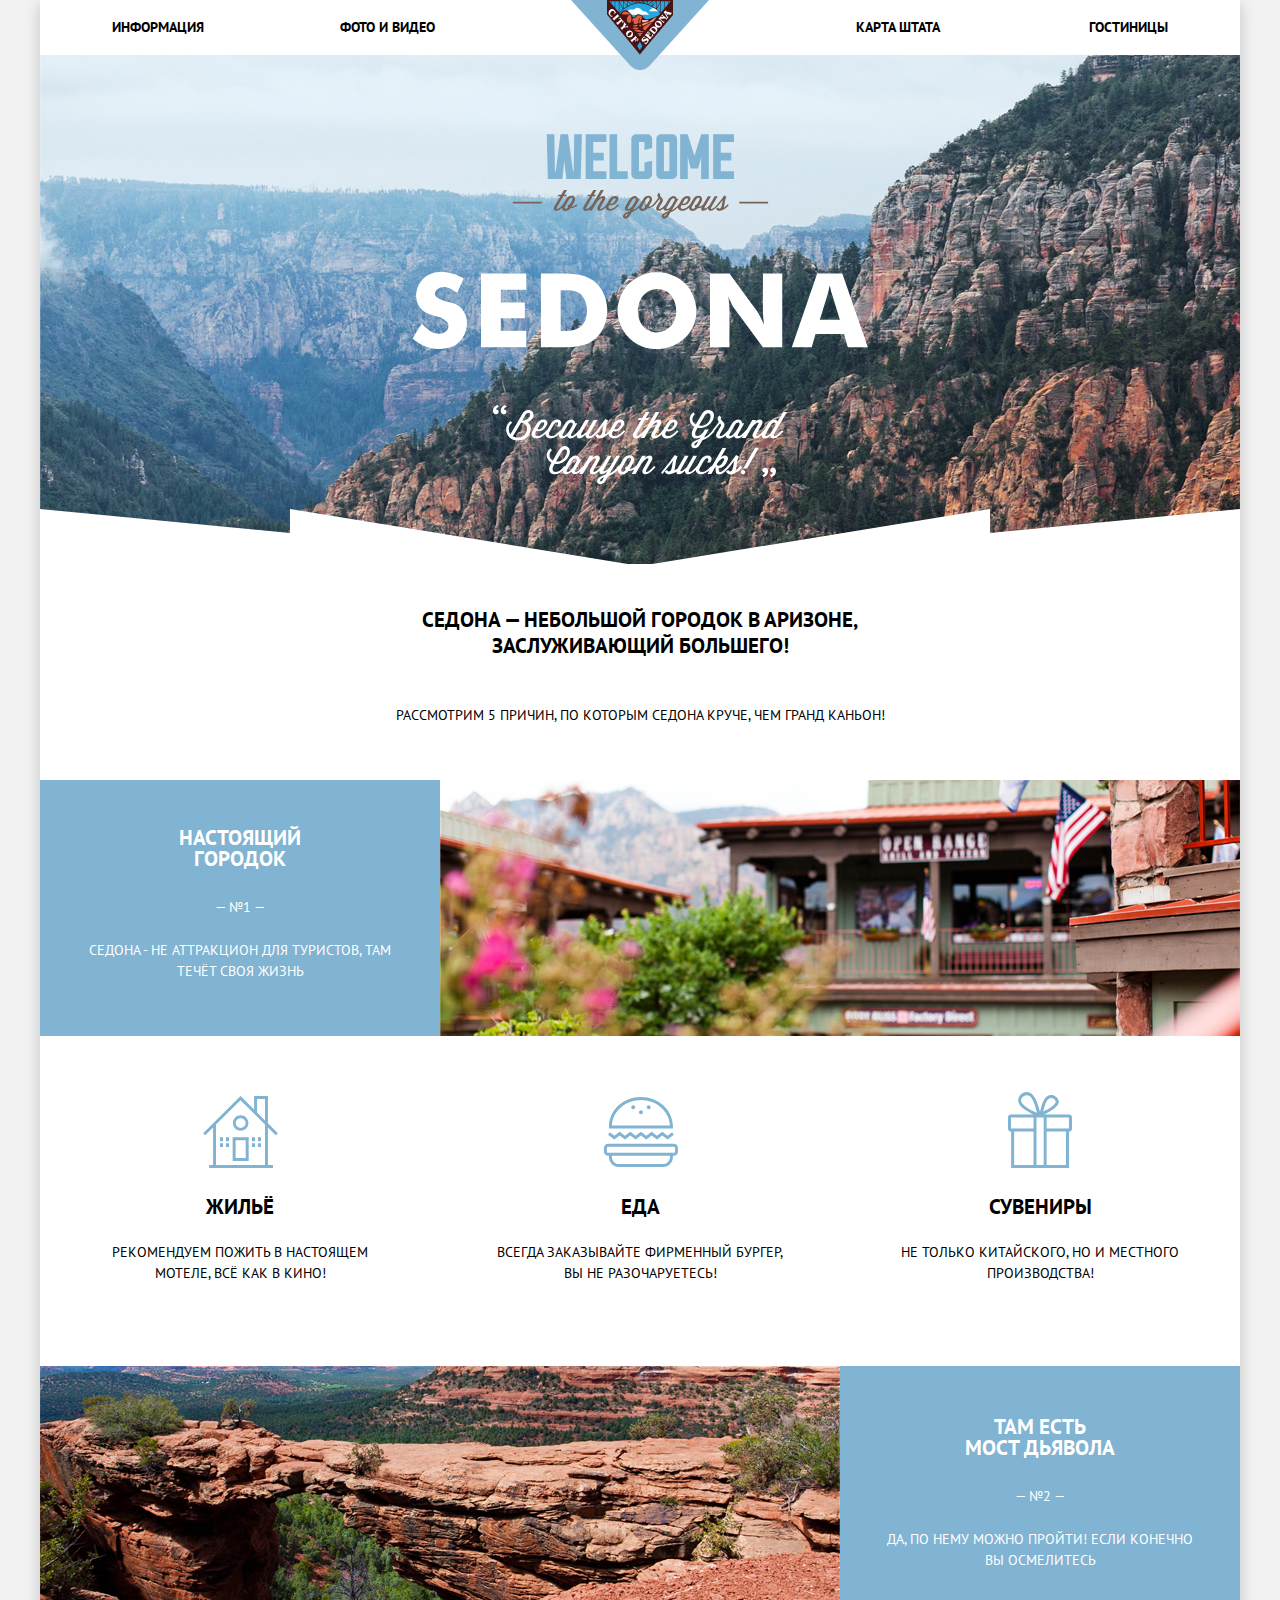
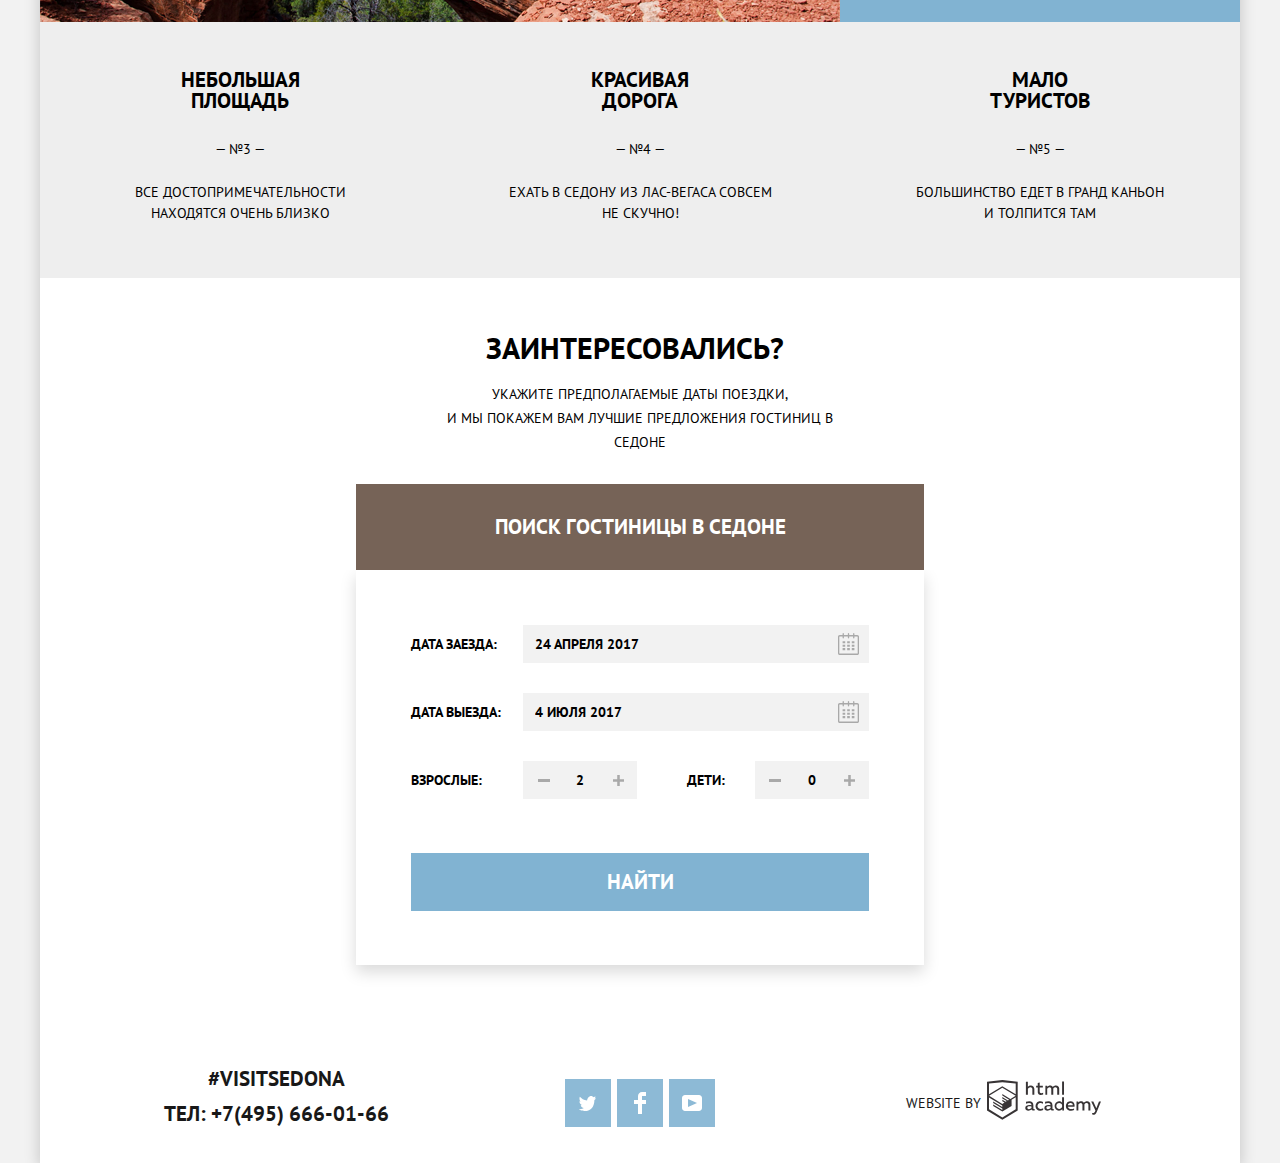
==== commit 219e98fd: "Завершаем вёрстку главной страницы" ====
--- a/index.html
+++ b/index.html
@@ -8,7 +8,7 @@
     <link rel="apple-touch-icon" href="img/favicons/favicon-152.png">
     <link rel="manifest" href="manifest.webmanifest">
     <link rel="stylesheet" href="css/normalize.css">
-    <link rel="stylesheet" href="css/style.css">
+    <link rel="stylesheet" href="css/style.min.css">
   </head>
   <body class="page-body">
     <div class="container">
@@ -31,11 +31,11 @@
         <p class="intro">Седона &mdash; небольшой городок в Аризоне, <br>заслуживающий большего! </p>
         <section class="features">
           <h2 class="visually-hidden">Преимущества</h2>
-          <p class="features-title">Рассмотрим 5 причин, по которым Седона круче, чем Гранд Каньон!</p>
+          <p class="features-title">Рассмотрим 5 причин, по которым Седона круче, чем Гранд Каньон! </p>
           <ul class="features-list">
             <li class="feature-item main-feature-item">
               <div class="feature-description">
-                <h3>Настоящий городок</h3>
+                <h3>Настоящий<br> городок</h3>
                 <span>&mdash; №1 &mdash;</span>
                 <p>Седона - не аттракцион для туристов, там течёт своя жизнь</p>
               </div>
@@ -58,14 +58,15 @@
             <li class="feature-item main-feature-item">
               <img src="img/bridge-view.jpg" width="800" height="256" alt="Мост дьявола">
               <div class="feature-description">
-                <h3>Там есть Мост дьявола</h3>
+                <h3>Там есть<br> Мост дьявола</h3>
                 <span>&mdash; №2 &mdash;</span>
                 <p>Да, по нему можно пройти! Если конечно вы осмелитесь</p>
               </div>
             </li>
+            
             <li class="feature-item">
               <div class="feature-description">
-                <h3>Небольшая
+                <h3>Небольшая<br>
                 площадь</h3>
                 <span>&mdash; №3 &mdash;</span>
                 <p>Все достопримечательности<br>
@@ -74,7 +75,7 @@
             </li>
             <li class="feature-item">
               <div class="feature-description">
-                <h3>Красивая
+                <h3>Красивая<br>
                   дорога</h3>
                 <span>&mdash; №4 &mdash;</span>
                 <p>Ехать в Седону из Лас-Вегаса совсем<br>
@@ -89,7 +90,7 @@
                 <p>Большинство едет в Гранд Каньон<br>
                 и толпится там</p>
               </div>
-            </li>
+            </li>        
           </ul>
         </section>
         <section class="search">
--- a/css/style.min.css
+++ b/css/style.min.css
@@ -0,0 +1 @@
+@font-face{font-family:"PT Sans";font-weight:400;font-style:normal;src:local("PT Sans"),url(../fonts/PTSans.woff) format("woff"),url(../fonts/PTSans.woff2) format("woff2")}@font-face{font-family:"PT Sans";font-weight:700;font-style:normal;src:local("PT Sans"),url(../fonts/PTSans-Bold.woff) format("woff"),url(../fonts/PTSans-Bold.woff2) format("woff2")}:root{--basic-white:#ffffff;--basic-black:#000000;--basic-blue:#81b3d2;--basic-grey:#F2F2F2;--add-grey:#eeeeee;--basic-brown:#766357;--special-brown-hover:#604E43;--special-brown-active:#503E33;--special-blue-hover:#669EC0;--special-blue-active:#5496BD;--special-disabled:#6A6A6A;--shadow-color:rgba(0, 1, 1, 0.2);--modal-shadow:rgba(0, 1, 1, 0.15);--special-grey:#333333;--rating-grey:#666666;--basic-line:#E5E5E5;--text-active:rgba(255, 255, 255, 0.3);--link-active:rgba(0, 0, 0, 0.3);--up-triangle:#cacaca;--toggle:#ABABAB;--toggle-shadow:rgba(171, 171, 171, 0.3);--copyright-active:#BDBBBC;--input-focus:#EBEBEB}.page{height:100%}.page-body{width:1200px;margin:0 auto;padding:0 40px;background-color:var(--basic-grey);font-family:"PT Sans","Arial",sans-serif;font-weight:400;font-size:14px;line-height:26px;color:var(--basic-black);text-transform:uppercase;min-height:100%}.container{margin:0 auto;background-color:var(--basic-white);padding:0;text-align:center;box-shadow:0 5px 15px var(--shadow-color);display:-ms-grid;display:grid;-ms-grid-rows:-webkit-min-content 1fr -webkit-min-content;-ms-grid-rows:min-content 1fr min-content;grid-template-rows:-webkit-min-content 1fr -webkit-min-content;grid-template-rows:min-content 1fr min-content}.site-navigation{list-style:none;padding:0;display:flex;flex-wrap:wrap;flex-direction:row;justify-content:flex-start}.site-navigation li{width:228px}.site-navigation li:nth-of-type(1),.site-navigation li:nth-of-type(2){display:flex;justify-content:flex-start}.site-navigation li:nth-of-type(1){padding-left:72px}.site-navigation li:nth-of-type(3){margin-left:auto;display:flex;justify-content:flex-end}.site-navigation li:nth-of-type(4){display:flex;justify-content:flex-end;padding-right:72px}.site-navigation a{text-decoration:none;color:var(--basic-black);font-weight:700}.site-navigation a:focus,.site-navigation a:hover{color:var(--basic-blue)}.site-navigation a:active{color:var(--basic-black);opacity:.3}.main-header{background-color:var(--basic-blue);background-image:url(../img/mask.svg),url(../img/index-bg.jpg);background-size:auto,1200px 509px;background-position:0 509px,0 55px;background-repeat:no-repeat;display:-ms-grid;display:grid;-ms-grid-rows:-webkit-min-content 1fr;-ms-grid-rows:min-content 1fr;grid-template-rows:-webkit-min-content 1fr;grid-template-rows:min-content 1fr;align-items:center;min-height:564px}.main-header-logo{position:absolute;margin:0;padding:0;left:531px;bottom:-22px;top:0;width:138px;height:70px}.welcome-intro{-ms-grid-column-align:center;justify-self:center;width:457px;height:351px}.main-navigation{background-color:var(--basic-white);min-height:55px;padding:0;position:relative}.intro{font-size:21px;font-weight:700;margin-top:43px;margin-bottom:0}.features-title{margin-top:43px;margin-bottom:52px}.features-list{padding:0;margin:0}.add-feature-list{padding:0}.feature-item{line-height:21px;list-style:none;background-color:var(--add-grey);padding:0;min-height:256px;width:400px}.main-feature-item{background-color:var(--basic-blue);color:var(--basic-white);display:flex;flex-wrap:wrap;width:1200px}.main-feature-item img{width:800px;height:256px;-o-object-fit:contain;object-fit:contain}.add-feature-list,.add-feature-list li{background-color:var(--basic-white);color:var(--basic-black);margin:0}.features-list{display:-ms-grid;display:grid;-ms-grid-columns:1fr 1fr 1fr;grid-template-columns:1fr 1fr 1fr;width:100%}.feature-description{width:400px;margin-top:47px;padding-bottom:30px}.feature-item:first-child{-ms-grid-column:1;-ms-grid-column-span:3;grid-column:1/4;height:auto}.main-feature-item{-ms-grid-column:1;-ms-grid-column-span:3;grid-column:1/4}.feature-item:nth-child(3){-ms-grid-column:1;-ms-grid-column-span:1;grid-column:1/2}.feature-item:nth-child(4){-ms-grid-column:2;-ms-grid-column-span:1;grid-column:2/3}.feature-item:nth-child(5){-ms-grid-column:3;-ms-grid-column-span:1;grid-column:3/4}.add-feature-list{display:flex;flex-wrap:wrap;justify-content:space-around;list-style:none;width:100%}.add-feature-item{width:400px;height:330px}.feature-item h3,.feature-item h4{font-size:21px;font-weight:700;line-height:21px}.feature-item h3{margin:0 0 28px}.feature-item h4{margin-top:0;margin-bottom:25px}.feature-item p{box-sizing:border-box;margin:23px 0 0;padding-right:40px;padding-left:40px}.add-feature-item p{padding-left:50px;padding-right:50px}.feature-description p{margin-top:22px}.feature-description:nth-child(2){margin-top:50px}.feature-item img{width:800px;height:256px}.accomodation::before{content:url(../img/icon-accomodation.svg);display:block;margin-top:60px;margin-bottom:25px}.meals::before{content:url(../img/icon-meals.svg);display:block;margin-top:61px;margin-bottom:26px}.souvenirs::before{content:url(../img/icon-souvenirs.svg);display:block;margin-top:55px;margin-bottom:25px}.search,.search p{display:flex;align-items:center}.search{flex-direction:column;justify-content:center}.search h2{font-size:30px;font-weight:700;line-height:24px;margin-top:58px;margin-bottom:10px;padding-right:10px}.search p{width:435px;height:95px;line-height:24px;margin:0}.main-button{font-weight:700;font-size:21px;background-color:var(--basic-brown);color:var(--basic-white);font-family:inherit;line-height:26px;text-transform:uppercase;border:0;width:568px;min-height:86px;margin-top:19px;padding:0}.main-button:focus,.main-button:hover{background-color:var(--special-brown-hover);color:var(--basic-white);border:0}.main-button:active{background-color:var(--special-brown-active);color:var(--text-active);border:0}.main-footer{position:relative;overflow:hidden}.main-footer iframe{width:1199px;height:594px;border:0}.footer-contacts{font-weight:700;font-size:21px;background-color:var(--basic-white);opacity:.9;margin-top:-129px;display:-ms-grid;display:grid;-ms-grid-columns:1fr 1fr 1fr;grid-template-columns:1fr 1fr 1fr;-ms-grid-rows:120px;grid-template-rows:120px;justify-content:center;padding:0 73px;align-items:center;min-height:120px}.footer-contacts>:nth-child(1){-ms-grid-row:1;-ms-grid-column:1}.footer-contacts>:nth-child(2){-ms-grid-row:1;-ms-grid-column:2}.footer-contacts>:nth-child(3){-ms-grid-row:1;-ms-grid-column:3}.contacts{width:327px;min-height:120px;margin:0;display:flex;flex-direction:column;justify-content:flex-start;align-items:center}.contacts p{margin:23px 0 0;padding-bottom:9px}.footer-contacts.catalog{margin-top:0;min-height:120px}.footer-phone{text-decoration:none;color:var(--basic-black)}.social{width:400px;flex-direction:row}.social,.social-button,.social-icons{display:flex;justify-content:center;align-items:center}.social-icons{flex-direction:row}.social-button{text-decoration:none;width:46px;height:48px;background-color:var(--basic-blue);margin-right:6px;text-align:center}.social-button:focus,.social-button:hover{background-color:var(--special-blue-hover)}.social-button:active{background-color:var(--special-blue-active)}.social-button.facebook:active,.social-button.twitter:active,.social-button.youtube:active{fill-opacity:.3}.social ul{list-style:none;padding:0;margin:0 0 0 5px}.copyright{font-weight:400;font-size:14px;line-height:26px;text-align:center;margin:0;width:327px;position:relative;display:flex;justify-content:center;align-items:center}.copyright-link:focus path,.copyright-link:hover path{fill:var(--basic-blue)}.copyright-link:active path{fill:var(--copyright-active)}.copyright svg{margin-left:6px}.visually-hidden{position:absolute;clip:rect(0 0 0 0);width:1px;height:1px;margin:-1px}.catalog-header{padding:0;display:-ms-grid;display:grid}.catalog-content,.catalog-header,.content{background-color:var(--basic-white)}.catalog-content{display:-ms-grid;display:grid;-ms-grid-rows:-webkit-min-content -webkit-min-content 1fr;-ms-grid-rows:min-content min-content 1fr;grid-template-rows:-webkit-min-content -webkit-min-content 1fr;grid-template-rows:min-content min-content 1fr}.filter{background-color:var(--basic-blue);background-image:url(../img/filter-bg.jpg);background-repeat:no-repeat;padding:0 73px;min-height:217px}.form-filter{margin-top:26px;display:flex;flex-wrap:wrap;justify-content:space-between}.filter-cost,.filter-facilities,.filter-type{border:0;text-align:left;padding:0;margin:0}.filter-facilities ul,.filter-type ul{list-style:none;padding-left:0;line-height:21px;color:var(--basic-white);margin:24px 0 0;min-height:145px}.filter-cost legend,.filter-facilities legend,.filter-type legend{font-size:16px;line-height:21px;font-weight:700;color:var(--basic-white)}.filter-facilities{flex-grow:1}.filter-type{flex-grow:3}.checkbox{display:none}.checkbox+label::before{content:"";display:inline-block;width:27px;height:23px;vertical-align:top;background:url(../img/checkbox-off.svg) no-repeat;margin-right:16px;margin-bottom:23px;margin-top:0}.checkbox:checked+label::before{background:url(../img/checkbox-on.svg)}.checkbox:disabled+label::before{background:url(../img/checkbox-off-disabled.svg)}.checkbox:checked:disabled+label::before{background:url(../img/checkbox-on-disabled.svg)}.cost-range,.input-cost{color:var(--basic-white);line-height:21px}.cost-range{border:2px solid var(--basic-white);border-radius:2px;width:317px;height:36px;position:relative;display:flex;justify-content:space-between;align-items:center;padding:0 20px 0 65px;box-sizing:border-box}.cost-range svg{position:absolute;top:5px;left:157px}.input-cost{font:inherit;border:0;width:58px;background-color:transparent;padding:0;margin:0}.range-filter{margin:10px 0 0}.range-controls{position:relative}.range-controls .toggle{position:absolute;top:-8px;left:0;width:4px;height:4px;background-color:var(--toggle);border:8px solid var(--basic-white);border-radius:50%;box-shadow:0 2px 1px 0 var(--toggle-shadow);cursor:pointer}.range-controls .toggle-max{left:160px}.range-controls .scale{height:2px;width:316px;background-color:var(--text-active);margin-top:20px}.range-controls .bar{height:2px;background-color:var(--basic-white);width:80%}.filter-button{font-family:inherit;font-size:14px;font-weight:400;line-height:21px;color:var(--basic-white);border:2px solid var(--basic-white);box-sizing:border-box;border-radius:2px;background-color:transparent;text-transform:uppercase;width:137px;min-height:36px;margin-top:33px;margin-left:85px}.filter-button:focus,.filter-button:hover{color:var(--basic-black);background-color:var(--basic-white)}.site-navigation-current a,.site-navigation-current a:active,.site-navigation-current a:hover{color:var(--basic-brown)}.sorting,.sorting-buttons{display:flex;justify-content:space-between;align-items:center}.sorting{padding:0 73px;min-height:86px}.sorting-buttons{list-style:none;font-size:12px;line-height:18px;margin:0;width:240px;padding:0 0 5px 25px}.sorting-buttons a{text-decoration:none;color:var(--link-active);border-bottom:2px dotted var(--basic-blue);padding:0;margin:0}.sorting-buttons .current-sorting{color:var(--basic-blue);border:0}.sorting span{display:inline-block;width:75px;padding-left:20px;padding-right:5px;padding-bottom:6px;font-size:12px;line-height:18px}.sorting-buttons a:focus,.sorting-buttons a:hover{color:var(--basic-blue)}.sorting-buttons a:active{color:var(--basic-black);border-bottom:none}.buttons-up-down{display:flex;justify-content:flex-end;width:528px}.sorting-ascending,.sorting-descending{cursor:pointer;width:0;height:0;border-left:5.5px solid transparent;border-right:5.5px solid transparent}.sorting-ascending{margin-right:12px;border-bottom:11px solid var(--up-triangle)}.sorting-descending{border-top:11px solid var(--basic-blue)}.sorting-ascending:disabled{border-bottom:11px solid var(--up-triangle)}.sorting-descending:hover{border-top:11px solid var(--basic-black)}.sorting-descending:active{border-top:11px solid var(--basic-blue)}.sorting label,.sorting-number{font-family:inherit;border:0;margin:0}.sorting-number{color:var(--basic-black);font-size:21px;font-weight:700;width:30px;padding:0 0 0 5px;background-color:transparent;text-align:left}.sorting label{padding:0}.result-list{list-style:none;text-align:left;padding:0;margin:0}.result-item-name,.sorting label{font-size:21px;font-weight:700;color:var(--basic-black)}.result-item-name{text-decoration:none}.item-info h3{padding:0;margin:-5px 0 0}.result-item-name:hover,.result-item:focus{color:var(--basic-blue)}.result-item-name:active{color:var(--link-active)}.result-list span{line-height:21px;color:var(--special-grey)}.result-item{border-top:1px solid var(--basic-line);display:-ms-grid;display:grid;-ms-grid-columns:-webkit-min-content 1fr -webkit-min-content;-ms-grid-columns:min-content 1fr min-content;grid-template-columns:-webkit-min-content 1fr -webkit-min-content;grid-template-columns:min-content 1fr min-content;-ms-grid-rows:1fr 1fr 1fr;grid-template-rows:1fr 1fr 1fr;padding:30px 73px}.result-item>:nth-child(1){-ms-grid-row:1;-ms-grid-column:1}.result-item>:nth-child(2){-ms-grid-row:1;-ms-grid-column:2}.result-item>:nth-child(3){-ms-grid-row:1;-ms-grid-column:3}.result-item>:nth-child(4){-ms-grid-row:2;-ms-grid-column:1}.result-item>:nth-child(5){-ms-grid-row:2;-ms-grid-column:2}.result-item>:nth-child(6){-ms-grid-row:2;-ms-grid-column:3}.result-item>:nth-child(7){-ms-grid-row:3;-ms-grid-column:1}.result-item>:nth-child(8){-ms-grid-row:3;-ms-grid-column:2}.result-item>:nth-child(9){-ms-grid-row:3;-ms-grid-column:3}.item-info,.item-picture,.stars{-ms-grid-column-span:1;-ms-grid-row:1;-ms-grid-row-span:3;grid-row:1/4}.item-picture{-ms-grid-column:1;grid-column:1/2;margin-right:29px;width:135px;height:90px;-o-object-fit:contain;object-fit:contain}.item-info,.stars{-ms-grid-column:2;grid-column:2/3}.stars{color:var(--basic-white);-ms-grid-column:3;grid-column:3/4;-ms-grid-row-span:1;grid-row:1/2;-ms-grid-column-align:end;justify-self:end;display:block;background:url(../img/star.svg) space;background-position:top;height:22px}.result-item:last-child{border-bottom:1px solid var(--basic-line)}.rating{color:var(--rating-grey);display:block;border:0;box-sizing:border-box;background-color:var(--basic-grey);width:110px;height:27px;line-height:21px;-ms-grid-column:3;-ms-grid-column-span:1;grid-column:3/4;-ms-grid-row:3;-ms-grid-row-span:1;grid-row:3/4;text-align:center;padding:0;margin-top:3px;display:flex;justify-content:center;align-items:center}.stars.stars-4{width:87px;color:transparent}.stars.stars-2,.stars.stars-3{width:64px;color:transparent}.stars.stars-2{width:41px}.item-price{padding:0;margin:5px 0 15px}.item-price span{margin-right:5px;width:110px}.item-price,.list-buttons{display:flex}.detailed{margin-right:5px;width:110px;background-color:var(--basic-blue);text-decoration:none;color:var(--basic-white);line-height:21px;font-weight:700;text-align:center;padding-top:3px}.detailed:focus,.detailed:hover{background-color:var(--special-blue-hover)}.detailed:active{background-color:var(--special-blue-active);color:var(--text-active)}.reserve{width:142px;min-height:27px;font-family:inherit;text-transform:uppercase;color:var(--basic-white);line-height:21px;font-weight:700;border:0;background-color:var(--basic-brown)}.reserve:focus,.reserve:hover{background-color:var(--special-brown-hover)}.reserve:active{background-color:var(--special-brown-active);color:var(--text-active)}.modal,.search-form{width:568px;height:395px}.modal{background-color:var(--basic-white);box-shadow:0 7px 15px var(--modal-shadow);position:absolute;left:316px;top:0}.search-form{box-sizing:border-box;padding:55px;display:flex;flex-direction:row;flex-wrap:wrap}.search-button{width:458px;height:58px;background-color:var(--basic-blue);padding:0;margin:24px 0 0;text-transform:uppercase;font-family:inherit;font-size:21px;line-height:26px;font-weight:700;color:var(--basic-white);border:0}.search-button:focus,.search-button:hover{background-color:var(--special-blue-hover)}.search-button:active{background-color:var(--special-blue-active);color:var(--text-active)}.search-form label{text-transform:uppercase;font-family:inherit;text-align:left;font-size:14px;line-height:26px;font-weight:700;color:var(--basic-black);padding:0;position:relative;display:flex;justify-content:space-between;align-items:center;margin:0 0 30px}.search-form label:last-of-type{box-sizing:border-box;padding-left:50px}.search-form input{height:38px;font-family:inherit;font-size:14px;font-weight:700;line-height:26px;box-sizing:border-box;border:0;background-color:var(--basic-grey)}.date-in,.date-out{width:458px}.check-in-date,.check-out-date{width:346px;padding-left:12px}.check-in-date::-webkit-input-placeholder,.check-out-date::-webkit-input-placeholder{color:var(--basic-black);font-family:inherit;font-size:14px;line-height:26px;font-weight:700;text-transform:uppercase}.check-in-date::-moz-placeholder,.check-out-date::-moz-placeholder{color:var(--basic-black);font-family:inherit;font-size:14px;line-height:26px;font-weight:700;text-transform:uppercase}.check-in-date:-ms-input-placeholder,.check-out-date:-ms-input-placeholder{color:var(--basic-black);font-family:inherit;font-size:14px;line-height:26px;font-weight:700;text-transform:uppercase}.check-in-date::placeholder,.check-out-date::placeholder{color:var(--basic-black);font-family:inherit;font-size:14px;line-height:26px;font-weight:700;text-transform:uppercase}.date-in::after,.date-out::after{content:"";width:21px;height:23px;background-image:url(../img/calendar.svg);background-repeat:no-repeat;background-position:0 0;position:absolute;top:7px;right:10px}.date-in:hover::after,.date-out:hover::after{background-image:url(../img/calendar-hover.svg)}.date-in:active::after,.date-out:active::after{background-image:url(../img/calendar-active.svg)}.adults{padding:0}.adults,.kids{width:114px;color:var(--basic-black);font-family:inherit;font-size:14px;line-height:26px;font-weight:700;text-transform:uppercase;text-align:center}.adults-number{width:226px}.kids-number{width:232px}.adults::-webkit-inner-spin-button,.adults::-webkit-outer-spin-button,.kids::-webkit-inner-spin-button,.kids::-webkit-outer-spin-button{-webkit-appearance:none}.adults,.input-cost,.kids{-moz-appearance:textfield}.decrease,.increase{border:0;width:15px;height:15px;padding:0;margin:0;background-color:transparent;background-position:50% 50%;background-repeat:no-repeat;position:absolute;display:flex;justify-content:center;align-items:center}.adults-number .increase{left:200px;top:12px}.adults-number .decrease{left:125px;top:12px}.kids-number .increase{left:205px;top:12px}.kids-number .decrease{left:130px;top:12px}.decrease:focus rect,.decrease:hover rect,.increase:focus path,.increase:hover path{fill:var(--basic-black)}.decrease:active rect,.increase:active path{fill:var(--basic-blue)}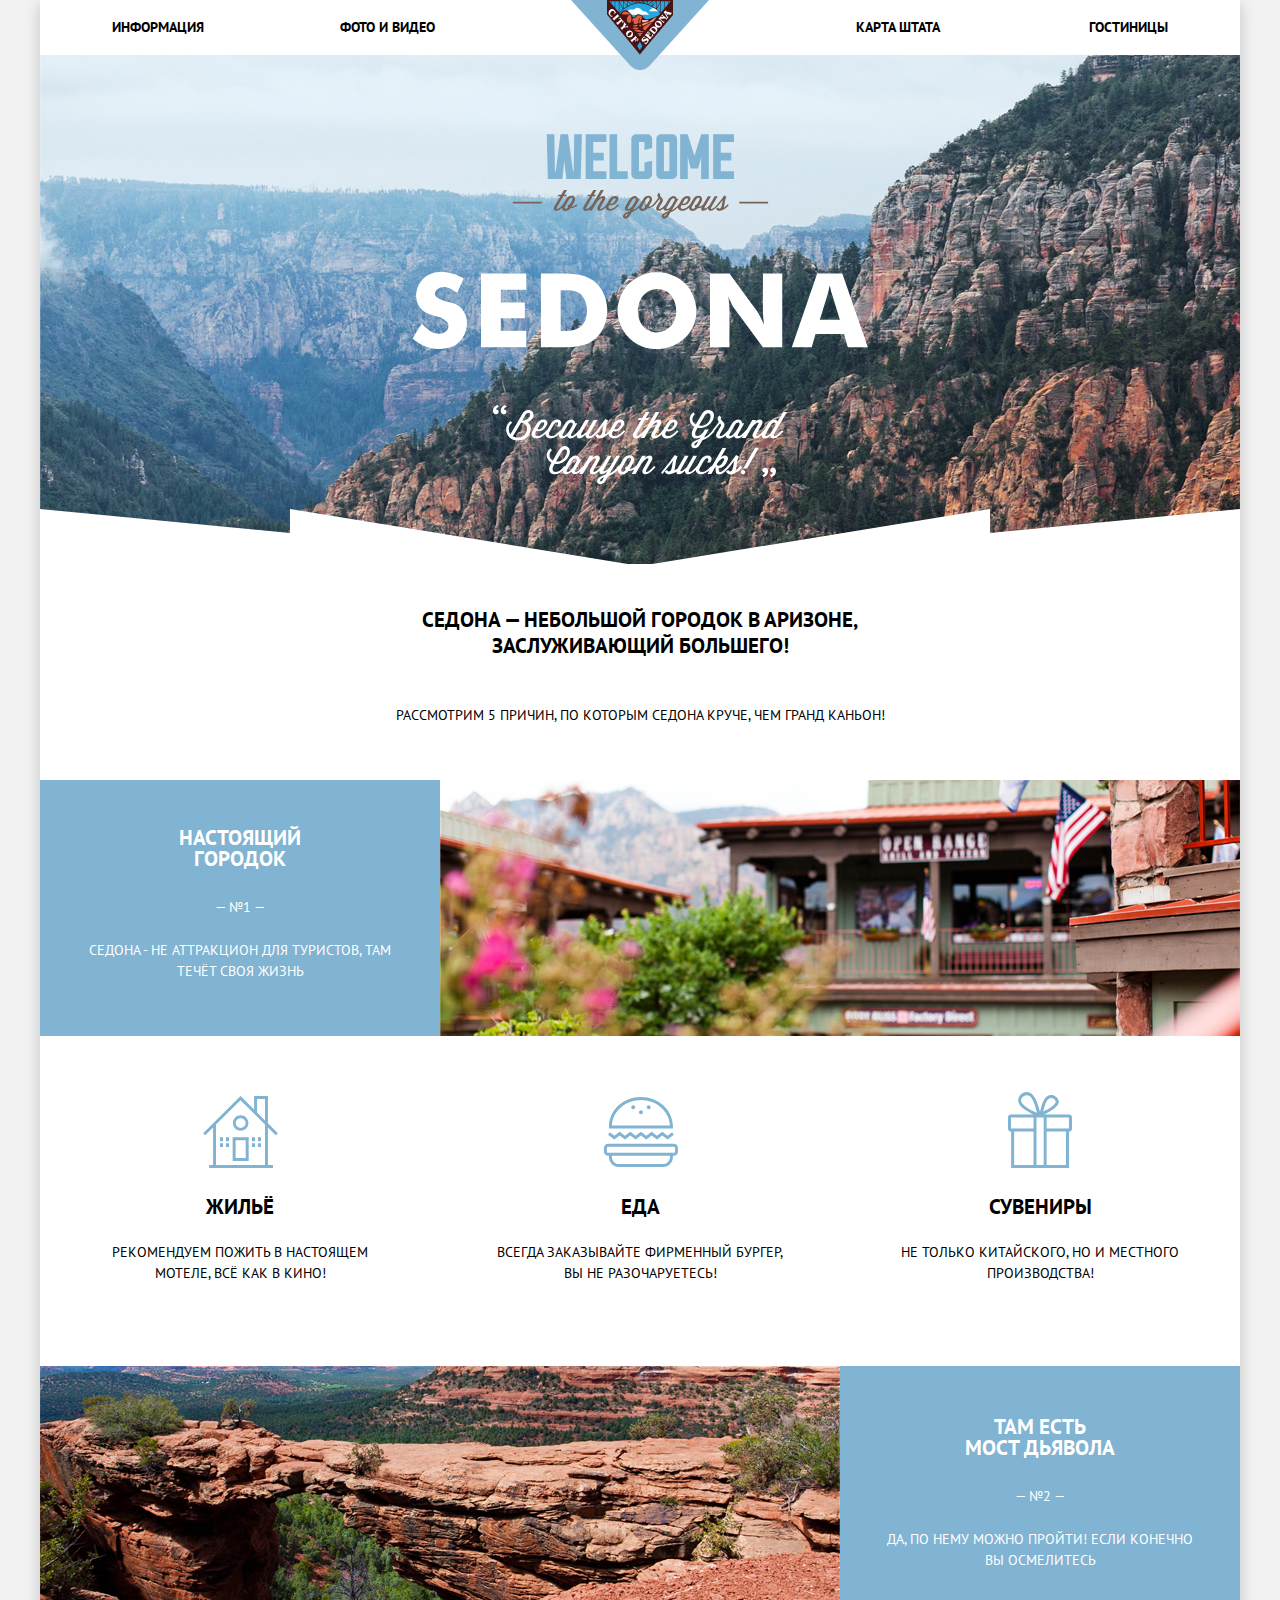
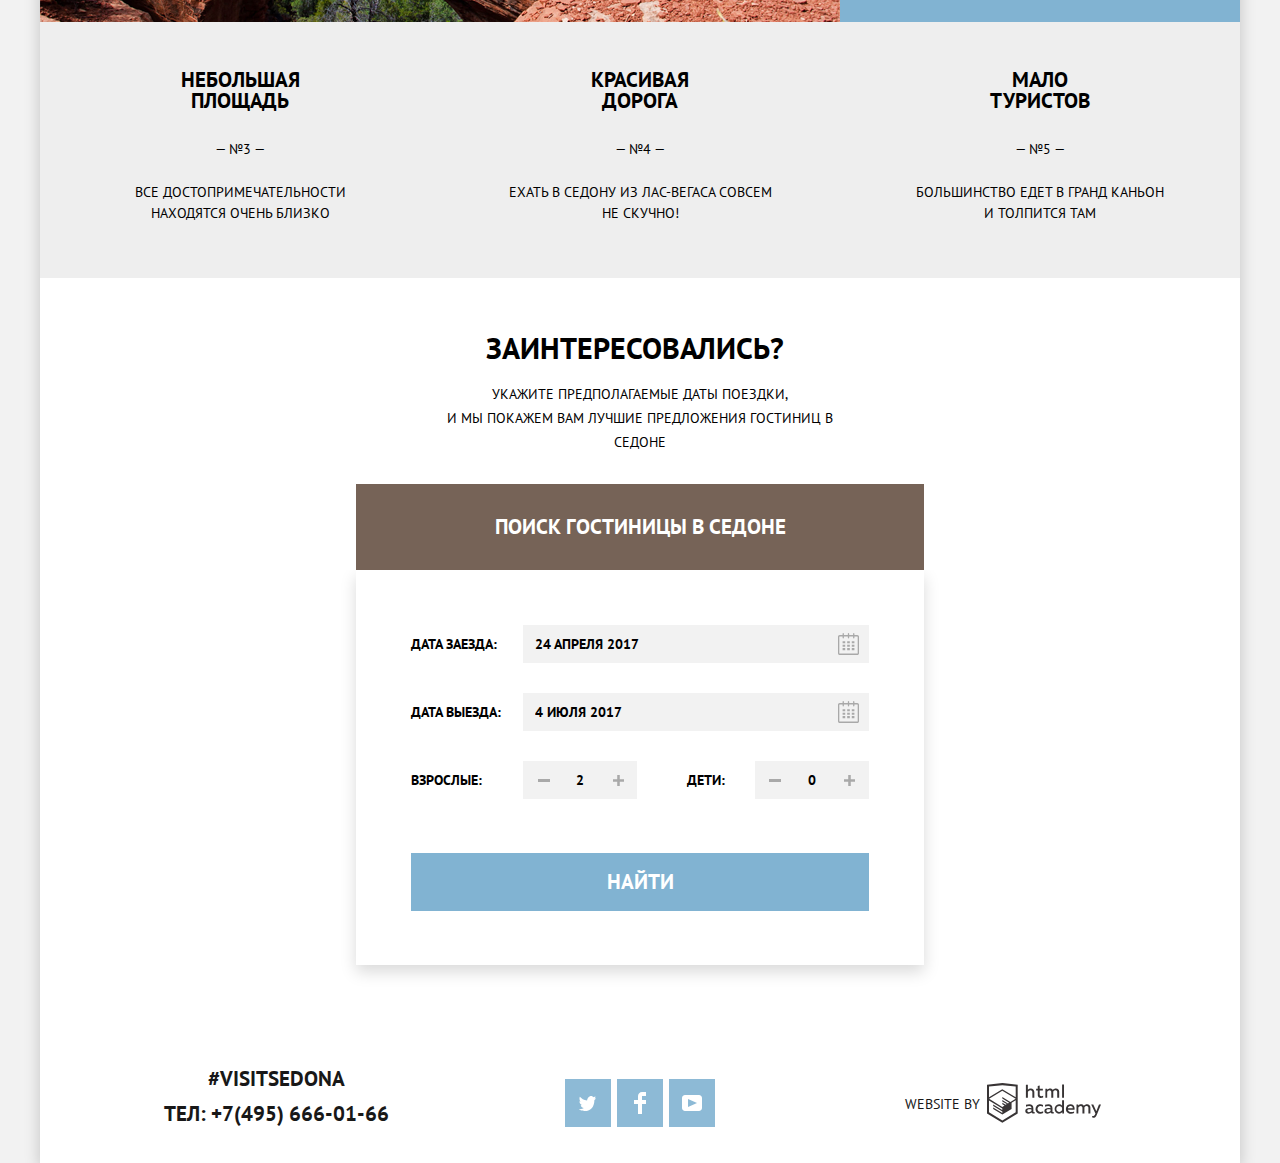
==== commit 38853eda: "Доступная разметка главной страницы" ====
--- a/index.html
+++ b/index.html
@@ -8,7 +8,7 @@
     <link rel="apple-touch-icon" href="img/favicons/favicon-152.png">
     <link rel="manifest" href="manifest.webmanifest">
     <link rel="stylesheet" href="css/normalize.css">
-    <link rel="stylesheet" href="css/style.min.css">
+    <link rel="stylesheet" href="css/style.css">
   </head>
   <body class="page-body">
     <div class="container">
@@ -39,7 +39,7 @@
                 <span>&mdash; №1 &mdash;</span>
                 <p>Седона - не аттракцион для туристов, там течёт своя жизнь</p>
               </div>
-              <img src="img/town-view.jpg" width="800" height="256" alt="Виды Седоны">
+              <img src="img/town-view.jpg" width="800" height="256" alt="Здания Седоны на фоне гор и цветущих растений">
                 <ul class="add-feature-list">
                   <li class="add-feature-item">
                     <h4 class="accomodation">Жильё</h4>
@@ -56,7 +56,7 @@
                 </ul>
             </li>
             <li class="feature-item main-feature-item">
-              <img src="img/bridge-view.jpg" width="800" height="256" alt="Мост дьявола">
+              <img src="img/bridge-view.jpg" width="800" height="256" alt="Скальный мост над каньоном">
               <div class="feature-description">
                 <h3>Там есть<br> Мост дьявола</h3>
                 <span>&mdash; №2 &mdash;</span>
@@ -101,7 +101,7 @@
       </main>
       <footer class="main-footer">        
         <!--<img src="img/map.png" width="1199" height="594" alt="Карта">-->
-        <iframe src="https://www.google.com/maps/embed?pb=!1m18!1m12!1m3!1d1026214.9153258833!2d-112.19294160327944!3d34.83362537107064!2m3!1f0!2f0!3f0!3m2!1i1024!2i768!4f13.1!3m3!1m2!1s0x872da132f942b00d%3A0x5548c523fa6c8efd!2z0KHQtdC00L7QvdCwLCDQkNGA0LjQt9C-0L3QsCA4NjMzNiwg0KHQqNCQ!5e0!3m2!1sru!2sru!4v1613547146854!5m2!1sru!2sru" allowfullscreen width="1199" height="594" title="Седона на карте"></iframe>
+        <iframe src="https://www.google.com/maps/embed?pb=!1m18!1m12!1m3!1d1026214.9153258833!2d-112.19294160327944!3d34.83362537107064!2m3!1f0!2f0!3f0!3m2!1i1024!2i768!4f13.1!3m3!1m2!1s0x872da132f942b00d%3A0x5548c523fa6c8efd!2z0KHQtdC00L7QvdCwLCDQkNGA0LjQt9C-0L3QsCA4NjMzNiwg0KHQqNCQ!5e0!3m2!1sru!2sru!4v1613547146854!5m2!1sru!2sru" allowfullscreen width="1199" height="594" title="Седона, штат Аризона на карте"></iframe>
         <div class="footer-contacts">
           <section class="contacts">
             <h2 class="visually-hidden">Контактная информация</h2>
@@ -113,7 +113,7 @@
             <ul class="social-icons">
               <li>
                 <a class="social-button twitter" href="#">
-                  <svg width="17" height="17" viewBox="0 0 17 17" fill="none" xmlns="http://www.w3.org/2000/svg">
+                  <svg aria-hidden="true" focusable="false" width="17" height="17" viewBox="0 0 17 17" fill="none" xmlns="http://www.w3.org/2000/svg">
                     <path d="M10.95 1.14409C12.635 0.648089 13.934 1.41409 14.527 2.32309C15.2 2.09209 15.858 1.84209 16.538 1.61509C16.5249 2.30145 16.2117 2.94761 15.681 3.38309C16.366 3.55309 16.985 2.89209 16.985 2.89209C16.816 3.89209 15.979 4.68009 15.422 4.91609C15.191 11.6661 12.247 16.1331 5.34501 15.9981H4.89901C4.48901 15.9981 0.735007 15.5381 0.00100708 14.1111C2.27201 14.3071 3.89401 13.6891 4.69401 12.9341C3.73401 12.6341 2.01501 12.4571 1.71501 9.98409C2.06401 10.0901 2.27901 10.2121 2.90501 10.1031C1.70501 9.24709 0.374007 8.53009 0.448007 6.33009C0.733007 6.65809 1.51501 6.86609 1.78801 6.80209C1.08501 6.56109 -0.181993 3.44209 0.894007 1.85009C2.71201 3.70409 4.62901 5.45609 8.04601 5.62309C8.25401 3.33009 9.18301 1.79309 10.95 1.14409Z" fill="white"/>
                   </svg>
                   <span class="visually-hidden">Twitter</span>
@@ -121,7 +121,7 @@
               </li>
               <li>
                 <a class="social-button facebook" href="#">
-                  <svg width="12" height="22" viewBox="0 0 12 22" fill="none" xmlns="http://www.w3.org/2000/svg">
+                  <svg aria-hidden="true" focusable="false" width="12" height="22" viewBox="0 0 12 22" fill="none" xmlns="http://www.w3.org/2000/svg">
                     <path d="M12 4V0H8C5.79086 0 4 1.79086 4 4V8H0V12H4V22H8V12H12V8H8V4H12Z" fill="white"/>
                   </svg>
                   <span class="visually-hidden">Facebook</span>
@@ -129,7 +129,7 @@
               </li>
               <li>
                 <a class="social-button youtube" href="#">
-                  <svg width="20" height="16" viewBox="0 0 20 16" fill="none" xmlns="http://www.w3.org/2000/svg">
+                  <svg  aria-hidden="true" focusable="false" width="20" height="16" viewBox="0 0 20 16" fill="none" xmlns="http://www.w3.org/2000/svg">
                     <path fill-rule="evenodd" clip-rule="evenodd" d="M3 0H17C18.65 0 20 1.35 20 3V13C20 14.65 18.65 16 17 16H3C1.35 16 0 14.65 0 13V3C0 1.35 1.35 0 3 0ZM6.027 4.002V11.998L15.014 8L6.027 4.002Z" fill="white"/>
                   </svg>
                   <span class="visually-hidden">YouTube</span>
@@ -147,7 +147,7 @@
           </p>
         </div>
         <section class="modal">
-          <h2 class="visually-hidden">Форма поиска</h2>
+          <h2 class="visually-hidden">Форма поиска гостиниц в Седоне</h2>
           <form class="search-form" action="https://echo.htmlacademy.ru" method="post">
             <label class="date-in">Дата заезда:
               <input class="check-in-date" type="text" name="check-in-date" id="date-in" placeholder="24 апреля 2017">
@@ -155,32 +155,36 @@
             <label class="date-out">Дата выезда:
               <input class="check-out-date" type="text" name="check-out-date" id="date-out" placeholder="4 июля 2017">
             </label>
-            <label class="adults-number">Взрослые:
-              <input class="adults" type="number" name="adults" id="adults-number" value="2">
-              <button type="button" class="decrease">
+            <div class="adults-number">
+              <label>Взрослые:
+                <input class="adults" type="number" name="adults" id="adults-number" value="2">              
+              </label>
+              <button type="button" class="decrease" aria-label="Уменьшить количество взрослых">
                 <svg width="12" height="3" viewBox="0 0 12 3" fill="none" xmlns="http://www.w3.org/2000/svg">
                   <rect width="12" height="3" fill="#A9A9A9"/>
                   </svg>
               </button>
-              <button type="button" class="increase">
+              <button type="button" class="increase" aria-label="Увеличить количество взрослых">
                 <svg width="11" height="11" viewBox="0 0 11 11" fill="none" xmlns="http://www.w3.org/2000/svg">
                 <path fill-rule="evenodd" clip-rule="evenodd" d="M4.23086 6.76932V11H6.76932V6.76932H11V4.23086H6.76932V0H4.23085V4.23086H0V6.76932H4.23086Z" fill="#A9A9A9"/>
                 </svg>
               </button>
-            </label>
-            <label class="kids-number">Дети:
-              <input class="kids" type="number" name="kids" id="kids-number" value="0">
-              <button type="button" class="decrease">
+            </div>
+            <div class="kids-number">
+              <label>Дети:
+                <input class="kids" type="number" name="kids" id="kids-number" value="0">              
+              </label>
+              <button type="button" class="decrease" aria-label="Уменьшить количество детей">
                 <svg width="12" height="3" viewBox="0 0 12 3" fill="none" xmlns="http://www.w3.org/2000/svg">
                   <rect width="12" height="3" fill="#A9A9A9"/>
                   </svg>
               </button>
-              <button type="button" class="increase">
+              <button type="button" class="increase" aria-label="Увеличить количество детей">
                 <svg width="11" height="11" viewBox="0 0 11 11" fill="none" xmlns="http://www.w3.org/2000/svg">
                 <path fill-rule="evenodd" clip-rule="evenodd" d="M4.23086 6.76932V11H6.76932V6.76932H11V4.23086H6.76932V0H4.23085V4.23086H0V6.76932H4.23086Z" fill="#A9A9A9"/>
                 </svg>
               </button>
-            </label>
+            </div>
             <button class="search-button" type="submit">Найти</button>
           </form>
         </section>
--- a/css/style.css
+++ b/css/style.css
@@ -0,0 +1,1048 @@
+@font-face {
+  font-family: "PT Sans";
+  font-weight: 400;
+  font-style: normal;
+  src:local("PT Sans"),
+  url(../fonts/PTSans.woff) format("woff"),
+  url(../fonts/PTSans.woff2) format("woff2");
+}
+@font-face {
+  font-family: "PT Sans";
+  font-weight: 700;
+  font-style: normal;
+  src:local("PT Sans"),
+  url(../fonts/PTSans-Bold.woff) format("woff"),
+  url(../fonts/PTSans-Bold.woff2) format("woff2");
+}
+
+:root {
+  --basic-white: #ffffff;
+  --basic-black: #000000;
+  --basic-blue: #81b3d2;
+  --basic-grey: #F2F2F2;
+  --add-grey: #eeeeee;
+  --basic-brown: #766357;
+  --special-brown-hover:#604E43;
+  --special-brown-active:#503E33;
+  --special-blue-hover:#669EC0;
+  --special-blue-active:#5496BD;
+  --special-disabled: #6A6A6A;
+  --shadow-color: rgba(0, 1, 1, 0.2);
+  --modal-shadow: rgba(0, 1, 1, 0.15);
+  --special-grey: #333333;
+  --rating-grey:#666666;
+  --basic-line:#E5E5E5;
+  --text-active: rgba(255, 255, 255, 0.3);
+  --link-active: rgba(0, 0, 0, 0.3);
+  --up-triangle: #cacaca;
+  --toggle: #ABABAB;
+  --toggle-shadow: rgba(171, 171, 171, 0.3);
+  --copyright-active: #BDBBBC;
+  --input-focus: #EBEBEB;
+}
+.page {
+  height: 100%;
+}
+.page-body {
+  width: 1200px;
+  margin: 0 auto;
+  padding: 0 40px;
+  background-color: var(--basic-grey);
+  font-family: "PT Sans", "Arial", sans-serif;
+  font-weight: 400;
+  font-size: 14px;
+  line-height: 26px;
+  color: var(--basic-black);
+  text-transform: uppercase;
+  min-height: 100%;
+}
+.container {
+  margin: 0 auto;
+  background-color: var(--basic-white);
+  padding: 0;
+  text-align: center;
+  box-shadow: 0px 5px 15px var(--shadow-color);
+  display: grid;
+  grid-template-rows: min-content 1fr min-content;
+}
+.site-navigation {
+  list-style: none;
+  padding: 0;
+  display: flex;
+  flex-wrap: wrap;
+  flex-direction: row;
+  justify-content: flex-start; 
+}
+.site-navigation li {
+  width: 228px;
+}
+.site-navigation li:nth-of-type(1), .site-navigation li:nth-of-type(2) {
+  display: flex;
+  justify-content: flex-start;
+}
+.site-navigation li:nth-of-type(1) {
+  padding-left: 72px;
+}
+.site-navigation li:nth-of-type(3) {
+  display: flex;
+  justify-content: flex-end;
+  margin-left: auto;
+}
+.site-navigation li:nth-of-type(3), .site-navigation li:nth-of-type(4) {
+  display: flex;
+  justify-content: flex-end;
+}
+.site-navigation li:nth-of-type(4) {
+  padding-right: 72px;
+}
+.site-navigation a {
+  text-decoration: none;
+  color: var(--basic-black);
+  font-weight: 700;
+}
+.site-navigation a:hover, .site-navigation a:focus {
+  color: var(--basic-blue);
+}
+.site-navigation a:active {
+  color: var(--basic-black);
+  opacity: 0.3;
+}
+.main-header {
+  background-color: var(--basic-blue);
+  background-image: url("../img/mask.svg"), url("../img/index-bg.jpg");
+  background-size: auto, 1200px 509px;
+  background-position: 0 509px, 0 55px;
+  background-repeat: no-repeat;
+  display: grid;
+  grid-template-rows: min-content 1fr;
+  align-items: center;
+  min-height: 564px;    
+}
+.main-header-logo {
+  position: absolute;
+  margin: 0;
+  padding: 0;
+  left: 531px;
+  bottom: -22px;
+  top: 0;
+  width: 138px;
+  height: 70px;
+}
+.welcome-intro {
+  justify-self: center;
+  width: 457px;
+  height: 351px;
+}
+.main-navigation {
+  background-color: var(--basic-white);
+  min-height: 55px;
+  padding: 0;
+  position: relative;
+}
+.intro {
+  font-size: 21px;
+  font-weight: 700;
+  margin-top: 43px;
+  margin-bottom: 0;
+}
+.features-title {
+  margin-top: 43px;
+  margin-bottom: 52px;
+}
+.features-list, .add-feature-list {
+  padding: 0;
+  margin: 0;
+}
+.feature-item {
+  line-height: 21px;
+  list-style: none;
+  background-color: var(--add-grey);
+  padding: 0;
+  min-height: 256px;
+  width: 400px;
+}
+.main-feature-item {
+  background-color: var(--basic-blue);
+  color: var(--basic-white);
+  display: flex;
+  flex-wrap: wrap;
+  width: 1200px;
+}
+.main-feature-item img {
+  width: 800px;
+  height: 256px;
+  object-fit: contain;
+}
+
+.add-feature-list, .add-feature-list li {
+  background-color: var(--basic-white); 
+  color: var(--basic-black);
+  margin: 0;
+}
+.features-list {
+  display: grid;
+  grid-template-columns: 1fr 1fr 1fr;
+  width: 100%;
+}
+.feature-description {
+  width: 400px;
+  margin-top: 47px;
+  padding-bottom: 30px;
+}
+
+.feature-item:first-child {
+  grid-column: 1/4;
+  height: auto;
+}
+.main-feature-item {
+  grid-column: 1/4;
+}
+.feature-item:nth-child(3) {
+  grid-column: 1/2;
+}
+.feature-item:nth-child(4) {
+  grid-column: 2/3;
+}
+.feature-item:nth-child(5) {
+  grid-column: 3/4;
+}
+.add-feature-list {
+  display: flex;
+  flex-wrap: wrap;
+  justify-content: space-around;
+  list-style: none;
+  width: 100%;
+}
+.add-feature-item {
+  width: 400px;
+  height: 330px;
+}
+
+.feature-item h3, .feature-item h4 {
+  font-size: 21px;
+  font-weight: 700;
+  line-height: 21px;
+}
+.feature-item h3 {
+  margin: 0;
+  margin-bottom: 28px;
+}
+.feature-item h4 {
+  margin-top: 0;
+  margin-bottom: 25px;
+}
+.feature-item p {
+  box-sizing: border-box;
+  margin: 0;
+  margin-top: 23px;
+  padding-right: 40px;
+  padding-left: 40px;
+}
+.add-feature-item p {
+  padding-left: 50px;
+  padding-right: 50px;
+}
+.feature-description p {
+  margin-top: 22px;
+}
+.feature-description:nth-child(2) {
+  margin-top: 50px;
+}
+.feature-item img {
+  width: 800px;
+  height: 256px;
+}
+.accomodation::before {
+  content: url("../img/icon-accomodation.svg");
+  display: block;
+  margin-top: 60px;
+  margin-bottom: 25px;
+}
+.meals::before {
+  content: url("../img/icon-meals.svg");
+  display: block;
+  margin-top: 61px;
+  margin-bottom: 26px;
+}
+.souvenirs::before {
+  content: url("../img/icon-souvenirs.svg");
+  display: block;
+  margin-top: 55px;
+  margin-bottom: 25px;
+}
+.search {
+  display: flex;
+  flex-direction: column;
+  justify-content: center;
+  align-items: center;
+}
+.search h2 {
+  font-size: 30px;
+  font-weight: 700;
+  line-height: 24px;
+  margin-top: 58px;
+  margin-bottom: 10px;
+  padding-right: 10px;
+}
+.search p {
+  width: 435px;
+  height: 95px;
+  line-height: 24px;
+  margin: 0;
+  display: flex;
+  align-items: center;
+}
+.main-button {
+  font-weight: 700;
+  font-size: 21px;
+  background-color: var(--basic-brown);
+  color: var(--basic-white);
+  font-family: inherit;
+  line-height: 26px;
+  text-transform: uppercase;
+  border: none;
+  width: 568px;
+  min-height: 86px;
+  margin-top: 19px;
+  padding: 0;
+}
+.main-button:hover, .main-button:focus {
+  background-color: var(--special-brown-hover);
+  color: var(--basic-white);
+  border: none;
+}
+.main-button:active {
+  background-color: var(--special-brown-active);
+  color: var(--text-active);
+  border: none;
+}
+.main-footer {
+  position: relative;
+  overflow: hidden;
+}
+.main-footer iframe {
+  width: 1199px; 
+  height: 594px;
+  border: none;
+}
+.footer-contacts {
+  font-weight: 700;
+  font-size: 21px;
+  background-color: var(--basic-white);
+  opacity: 0.9;
+  margin-top: -129px;
+  display: grid;
+  grid-template-columns:  1fr 1fr 1fr ;
+  grid-template-rows: 120px;
+  justify-content: center;
+  padding: 0 73px;
+  align-items: center;
+  min-height: 120px; 
+}
+.contacts {
+  width: 327px;
+  min-height: 120px;
+  margin: 0;
+  display: flex;
+  flex-direction: column;
+  justify-content: flex-start;
+  align-items: center;
+}
+.contacts p {
+  margin: 0;
+  margin-top: 23px;
+  padding-bottom: 9px;
+}
+.footer-contacts.catalog {
+  margin-top: 0;
+  min-height: 120px;
+}
+.footer-phone {
+  text-decoration: none;
+  color: var(--basic-black);
+}
+.social {
+  width: 400px;
+  display: flex;
+  flex-direction: row;
+  justify-content: center;
+  align-items: center;
+}
+.social-icons {
+  display: flex;
+  flex-direction: row;
+  justify-content: center;
+  align-items: center;
+}
+.social-button {
+  display: flex;
+  text-decoration: none;
+  width: 46px;
+  height: 48px;  
+  background-color: var(--basic-blue);
+  margin-right: 6px;
+  text-align: center;
+  justify-content: center;
+  align-items: center;
+}
+.social-button:hover, .social-button:focus {
+  background-color: var(--special-blue-hover);
+}
+.social-button:active {
+  background-color: var(--special-blue-active);
+}
+.social-button.twitter:active, .social-button.facebook:active, .social-button.youtube:active {
+  fill-opacity: 0.3;
+}
+.social ul {
+  list-style: none;
+  padding: 0;
+  margin: 0;
+  margin-left: 5px;
+}
+.copyright {
+  font-weight: 400;
+  font-size: 14px;
+  line-height: 26px;
+  text-align: center;
+  margin: 0;
+  width: 327px;
+  /*height: 120px;*/
+  position: relative;
+  display: flex;
+  justify-content: center;
+  align-items: center;
+  margin-top: 2px;
+}
+.copyright-link:hover path, .copyright-link:focus path {
+  fill: var(--basic-blue);
+}
+.copyright-link:active path {
+  fill: var(--copyright-active);
+}
+.copyright svg {
+  margin-left: 7px;
+  margin-top: 5px;
+}
+.visually-hidden {
+  position: absolute;
+  clip: rect(0 0 0 0);
+  width: 1px;
+  height: 1px;
+  margin: -1px;
+}
+/*catalog*/
+.catalog-header {
+  padding: 0;
+  background-color: var(--basic-white);
+  display: grid;
+}
+.catalog-content, .content {
+  background-color: var(--basic-white);
+}
+.catalog-content {
+  display: grid;
+  grid-template-rows: min-content min-content 1fr;
+}
+.filter {
+  background-color: var(--basic-blue);
+  background-image: url("../img/filter-bg.jpg");
+  background-repeat: no-repeat;
+  padding: 0 73px;
+  min-height: 217px;
+}
+.form-filter {
+  margin-top: 26px;
+  display: flex;
+  flex-wrap: wrap;
+  justify-content: space-between;
+}
+.filter-facilities, .filter-type, .filter-cost {
+  border: none;
+  text-align: left;
+  padding: 0; 
+  margin: 0;
+}
+.filter-facilities ul, .filter-type ul {
+  list-style: none;
+  padding-left: 0;
+  line-height: 21px;
+  color: var(--basic-white);
+  margin: 0;
+  margin-top: 25px;
+  min-height: 145px;
+}
+.filter-facilities legend, .filter-type legend, .filter-cost legend {
+  font-size: 16px;
+  line-height: 21px;
+  font-weight: 700;
+  color: var(--basic-white);
+}
+.filter-facilities {
+  flex-grow: 1;
+}
+.filter-type {
+  flex-grow: 3;
+}
+
+.checkbox+label::before {
+  content: "";
+  display: inline-block;
+  width: 27px;
+  height: 23px;
+  vertical-align: top;
+  background: url("../img/checkbox-off.svg") no-repeat;
+  margin-right: 14px;
+  margin-bottom: 23px;
+  margin-top: 0;
+}
+.checkbox:checked+label::before {
+  background: url("../img/checkbox-on.svg"); 
+}
+.checkbox:disabled+label::before {
+  background: url("../img/checkbox-off-disabled.svg");
+}
+.checkbox:checked:disabled+label::before {
+  background: url("../img/checkbox-on-disabled.svg");
+}
+
+.cost-range {
+  border: 2px solid var(--basic-white);
+  box-sizing: border-box;
+  border-radius: 2px;
+  width: 317px;
+  height: 36px;
+  color: var(--basic-white);
+  line-height: 21px;
+  position: relative;
+  display: flex;
+  justify-content: space-between;
+  align-items: center;
+  padding: 0;
+  padding-left: 65px;
+  padding-right: 20px;
+  box-sizing: border-box;
+}
+.cost-range svg {
+  position: absolute;
+  top: 5px;
+  left: 157px;
+}
+.input-cost {
+  font: inherit;
+  color: var(--basic-white);
+  line-height: 21px;
+  border: none;
+  width: 58px;
+  background-color: transparent;
+  padding: 0;
+  margin: 0;
+}
+
+.range-filter {
+  margin: 11px 0 0;
+}
+.range-controls {
+  position: relative;
+}
+.range-controls .toggle {
+  position: absolute;
+  top: -8px;
+  left: 0;
+  width: 4px;
+  height: 4px;
+  background-color: var(--toggle);
+  border: 8px solid var(--basic-white);
+  border-radius: 50%;
+  box-shadow: 0 2px 1px 0 var(--toggle-shadow);
+  cursor: pointer;
+}
+.range-controls .toggle-max{
+  left:160px;
+}
+.range-controls .scale {
+  height: 2px;
+  width: 316px;
+  background-color: var(--text-active);
+  margin-top: 20px;
+}
+.range-controls .bar {
+  height: 2px;
+  background-color: var(--basic-white);
+  width: 80%;
+}
+.filter-button {
+  font-family: inherit;
+  font-size: 14px;
+  font-weight: 400;
+  line-height: 21px;
+  color: var(--basic-white);
+  border: 2px solid var(--basic-white);
+  box-sizing: border-box;
+  border-radius: 2px;
+  background-color: transparent;
+  text-transform: uppercase;
+  width: 137px;
+  min-height: 36px;
+  margin-top: 33px;
+  margin-left: 85px;
+}
+.filter-button:hover, .filter-button:focus {
+  color: var(--basic-black);
+  background-color: var(--basic-white);
+}
+.site-navigation-current a, .site-navigation-current a:hover, .site-navigation-current a:active {
+  color: var(--basic-brown); 
+}
+.sorting {
+  padding: 0 73px;
+  min-height: 86px;
+  display: flex;
+  justify-content: space-between;
+  align-items: center;
+}
+.sorting-buttons {
+  list-style: none;
+  font-size: 12px;
+  line-height: 18px;
+  padding: 0;
+  margin: 0;
+  display: flex;
+  justify-content: space-between;
+  align-items: center;
+  width: 240px;
+  padding-left: 25px;
+  padding-bottom: 5px;
+}
+.sorting-buttons a {
+  text-decoration: none;
+  color: var(--link-active);
+  border-bottom: 2px dotted var(--basic-blue);
+  padding: 0;
+  margin: 0;
+}
+.sorting-buttons .current-sorting {
+  color: var(--basic-blue);
+  border: none;
+}
+.sorting span {
+  display: inline-block;
+  width: 75px;
+  padding-left: 20px;
+  padding-right: 5px;
+  padding-bottom: 6px;
+  font-size: 12px;
+  line-height: 18px;
+}
+
+.sorting-buttons a:hover, .sorting-buttons a:focus {
+  color: var(--basic-blue);
+}
+.sorting-buttons a:active {
+  color: var(--basic-black);
+  border-bottom:none;
+}
+.buttons-up-down {
+  display: flex;
+  justify-content: flex-end;
+  margin-top: 5px;
+  width: 528px;
+}
+.sorting-ascending {
+  width: 0;
+	height: 0;
+  margin-right: 12px;
+	border-left: 5.5px solid transparent;
+	border-right: 5.5px solid transparent;
+	border-bottom: 11px solid var(--up-triangle);
+}
+.sorting-descending {
+  cursor: pointer;
+  width: 0;
+	height: 0;
+	border-left: 5.5px solid transparent;
+	border-right: 5.5px solid transparent;
+	border-top: 11px solid var(--basic-blue);
+}
+.sorting-ascending:disabled {
+  border-bottom: 11px solid var(--up-triangle);
+}
+
+.sorting-descending {
+  border-top: 11px solid var(--basic-blue);
+}
+.sorting-descending:hover {
+  border-top: 11px solid var(--basic-black);
+}
+.sorting-descending:active {
+  border-top: 11px solid var(--basic-blue);
+}
+.sorting-number, .sorting label {
+  color: var(--basic-black);
+  font-family: inherit;
+  font-size: 21px;
+  font-weight: 700;
+  border: none;
+  padding: 0;
+  margin: 0;
+}
+.sorting-number {
+  width: 30px;
+  padding-left: 5px;
+  background-color: transparent;
+  text-align: left;
+}
+.result-list {
+  list-style: none;
+  text-align: left;
+  padding: 0;
+  margin: 0;
+}
+.result-item-name {
+  font-size: 21px;
+  font-weight: 700;
+  text-decoration: none;
+  color: var(--basic-black);
+}
+.item-info h3 {
+  padding: 0;
+  margin: 0;
+  margin-top: -5px;
+}
+.result-item-name:hover, .result-item:focus {
+  color: var(--basic-blue);
+}
+.result-item-name:active {
+  color: var(--link-active);
+}
+.result-list span {
+  line-height: 21px;
+  color: var(--special-grey);
+}
+.result-item {
+  border-top: 1px solid var(--basic-line);
+  display: grid;
+  grid-template-columns: min-content 1fr min-content ;
+  grid-template-rows: 1fr 1fr 1fr;
+  padding: 30px 73px;
+}
+.item-picture {
+  grid-column: 1/2;
+  grid-row: 1/4;
+  margin-right: 29px;
+  width: 135px;
+  height: 90px;
+  object-fit: contain;
+}
+.item-info {
+  grid-column: 2/3;
+  grid-row: 1/4;
+}
+.stars {
+  color: var(--basic-white);
+  grid-column: 3/4;
+  grid-row: 1/2;
+  justify-self: end;
+  display: block;
+  background: url(../img/star.svg) space ;
+  background-position: top;
+  height: 22px;
+}
+.result-item:last-child {
+  border-bottom: 1px solid var(--basic-line);
+}
+.rating {
+  color: var(--rating-grey);
+  display: block;
+  border: none;
+  box-sizing: border-box;
+  background-color: var(--basic-grey);
+  width: 110px;
+  height: 27px;
+  line-height: 21px;
+  grid-column: 3/4;
+  grid-row: 3/4;
+  text-align: center;
+  padding: 0;
+  padding-left: 3px;
+  margin-top: 3px;
+  display: flex;
+  justify-content: center;
+  align-items: center;
+}
+.stars.stars-4 {
+  width: 87px;
+  color: transparent;
+}
+.stars.stars-3 {
+  width: 64px;
+  color: transparent;
+}
+.stars.stars-2 {
+  width: 41px;
+  color: transparent;
+}
+.item-price {
+  display: flex;
+  padding: 0;
+  margin: 0; 
+  margin-top: 5px;
+  margin-bottom: 15px; 
+}
+.item-price span {
+  margin-right: 5px;
+  width: 110px ;
+}
+.list-buttons {
+  display: flex;
+}
+.detailed {
+  margin-right: 5px;
+  width: 110px ;
+  background-color: var(--basic-blue);
+  text-decoration: none;
+  color: var(--basic-white);
+  line-height: 21px;
+  font-weight: 700;
+  text-align: center;
+  padding-top: 3px;
+}
+.detailed:hover, .detailed:focus {
+  background-color: var(--special-blue-hover);
+}
+.detailed:active {
+  background-color: var(--special-blue-active);
+  color: var(--text-active);  
+}
+.reserve  {
+  width: 142px;
+  min-height: 27px;
+  font-family: inherit;
+  text-transform: uppercase;
+  color: var(--basic-white);
+  line-height: 21px;
+  font-weight: 700;
+  border:none;
+  background-color: var(--basic-brown);
+}
+.reserve:hover, .reserve:focus {
+  background-color: var(--special-brown-hover);
+}
+.reserve:active {
+  background-color: var(--special-brown-active);
+  color: var(--text-active);  
+}
+
+/*search-form*/
+
+.modal {
+  background-color: var(--basic-white);
+  width: 568px;
+  height: 395px;
+  box-shadow: 0px 7px 15px var(--modal-shadow);
+  position: absolute;
+  left: 316px;
+  top:0;
+}
+.search-form {
+  box-sizing: border-box;
+  padding: 55px;
+  width: 568px;
+  height: 395px;
+  display: flex;
+  flex-direction: row;
+  flex-wrap: wrap;
+}
+.search-button {
+  width: 458px;
+  height: 58px;
+  background-color: var(--basic-blue);
+  padding: 0;
+  margin: 0;
+  margin-top: 24px;
+  text-transform: uppercase;
+  font-family: inherit;
+  font-size: 21px;
+  line-height: 26px;
+  font-weight: 700;
+  color: var(--basic-white);
+  border: none; 
+}
+.search-button:hover, .search-button:focus {
+  background-color: var(--special-blue-hover);
+}
+.search-button:active {
+  background-color: var(--special-blue-active);
+  color: var(--text-active);
+}
+.search-form label {
+  text-transform: uppercase;
+  font-family: inherit;
+  text-align: left;
+  font-size: 14px;
+  line-height: 26px;
+  font-weight: 700;
+  color: var(--basic-black);
+  padding: 0;
+  margin: 0;
+  position: relative;
+  display: flex;
+  justify-content: space-between;
+  align-items: center;
+  margin-bottom: 30px;
+}
+.search-form label:last-of-type {
+  box-sizing: border-box;
+  
+}
+.search-form input {
+  height: 38px;
+  font-family: inherit;
+  font-size: 14px;
+  font-weight: 700;
+  line-height: 26px;
+  box-sizing: border-box;
+  border: none;
+  outline: none;
+  background-color: var(--basic-grey);
+}
+.search-form input:hover {
+  background-color: var(--input-focus);
+}
+.search-form input:focus {
+  background-color: var(--basic-white);
+  border: 2px solid var(--basic-line);
+}
+.date-in, .date-out {
+  width: 458px;
+}
+
+.check-in-date, .check-out-date {
+  width: 346px;
+  padding-left: 12px;
+}
+.check-in-date::-webkit-input-placeholder, .check-out-date::-webkit-input-placeholder {
+  color: var(--basic-black);
+  font-family: inherit;
+  font-size: 14px;
+  line-height: 26px;
+  font-weight: 700;
+  text-transform: uppercase;
+}
+.check-in-date:focus::-webkit-input-placeholder, .check-out-date:focus::-webkit-input-placeholder {
+  color: transparent;
+}
+
+.check-in-date::-moz-placeholder, .check-out-date::-moz-placeholder {
+  color: var(--basic-black);
+  font-family: inherit;
+  font-size: 14px;
+  line-height: 26px;
+  font-weight: 700;
+  text-transform: uppercase;
+}
+.check-in-date:focus::-moz-placeholder, .check-out-date:focus::-moz-placeholder {
+  color: transparent;
+}
+.date-in::after, .date-out::after {
+  content: "";
+  width: 21px;
+  height: 23px;
+  background-image: url("../img/calendar.svg");
+  background-repeat: no-repeat;
+  background-position: 0 0;
+  position: absolute;
+  top: 7px;
+  right: 10px;
+}
+.date-in:hover::after, .date-out:hover::after {
+  background-image: url("../img/calendar-hover.svg");
+}
+.date-in:active::after, .date-out:active::after {
+  background-image: url("../img/calendar-active.svg");
+}
+.adults {
+  width: 114px;
+  color: var(--basic-black);
+  font-family: inherit;
+  font-size: 14px;
+  line-height: 26px;
+  font-weight: 700;
+  text-transform: uppercase;
+  text-align: center;
+  padding: 0;
+}
+
+.kids {
+  width: 114px;
+  color: var(--basic-black);
+  font-family: inherit;
+  font-size: 14px;
+  line-height: 26px;
+  font-weight: 700;
+  text-transform: uppercase;
+  text-align: center;
+}
+.adults-number {
+  width: 226px;
+  position: relative;
+}
+.kids-number {
+  width: 232px;
+  position: relative;
+}
+.adults::-webkit-outer-spin-button,
+.adults::-webkit-inner-spin-button,
+.kids::-webkit-outer-spin-button,
+.kids::-webkit-inner-spin-button, 
+.input-cost::-webkit-inner-spin-button,
+.input-cost::-webkit-outer-spin-button {
+  -webkit-appearance: none;
+  
+}
+.adults, .kids, .input-cost, .sorting-number {
+  -moz-appearance: textfield;
+}
+.increase, .decrease {
+  border: none;
+  width: 15px;
+  height: 15px;
+  padding: 0;
+  margin: 0;
+  background-color: transparent;
+  background-position: 50% 50%;
+  background-repeat: no-repeat;
+  position: absolute;
+  display: flex;
+  justify-content: center;
+  align-items: center;
+}
+.adults-number .increase {
+  left: 200px;
+  top: 12px;
+}
+.adults-number .decrease {
+  left: 125px;
+  top: 12px;
+}
+.kids-number .increase {
+  left: 205px;
+  top: 12px;
+}
+.kids-number .decrease {
+  left: 130px;
+  top: 12px;
+}
+.kids-number label {
+  padding-left: 50px;
+}
+.increase:hover path, 
+.decrease:hover rect,
+.increase:focus path, 
+.decrease:focus rect {
+  fill: var(--basic-black)
+}
+.increase:active path, 
+.decrease:active rect {
+  fill: var(--basic-blue)
+}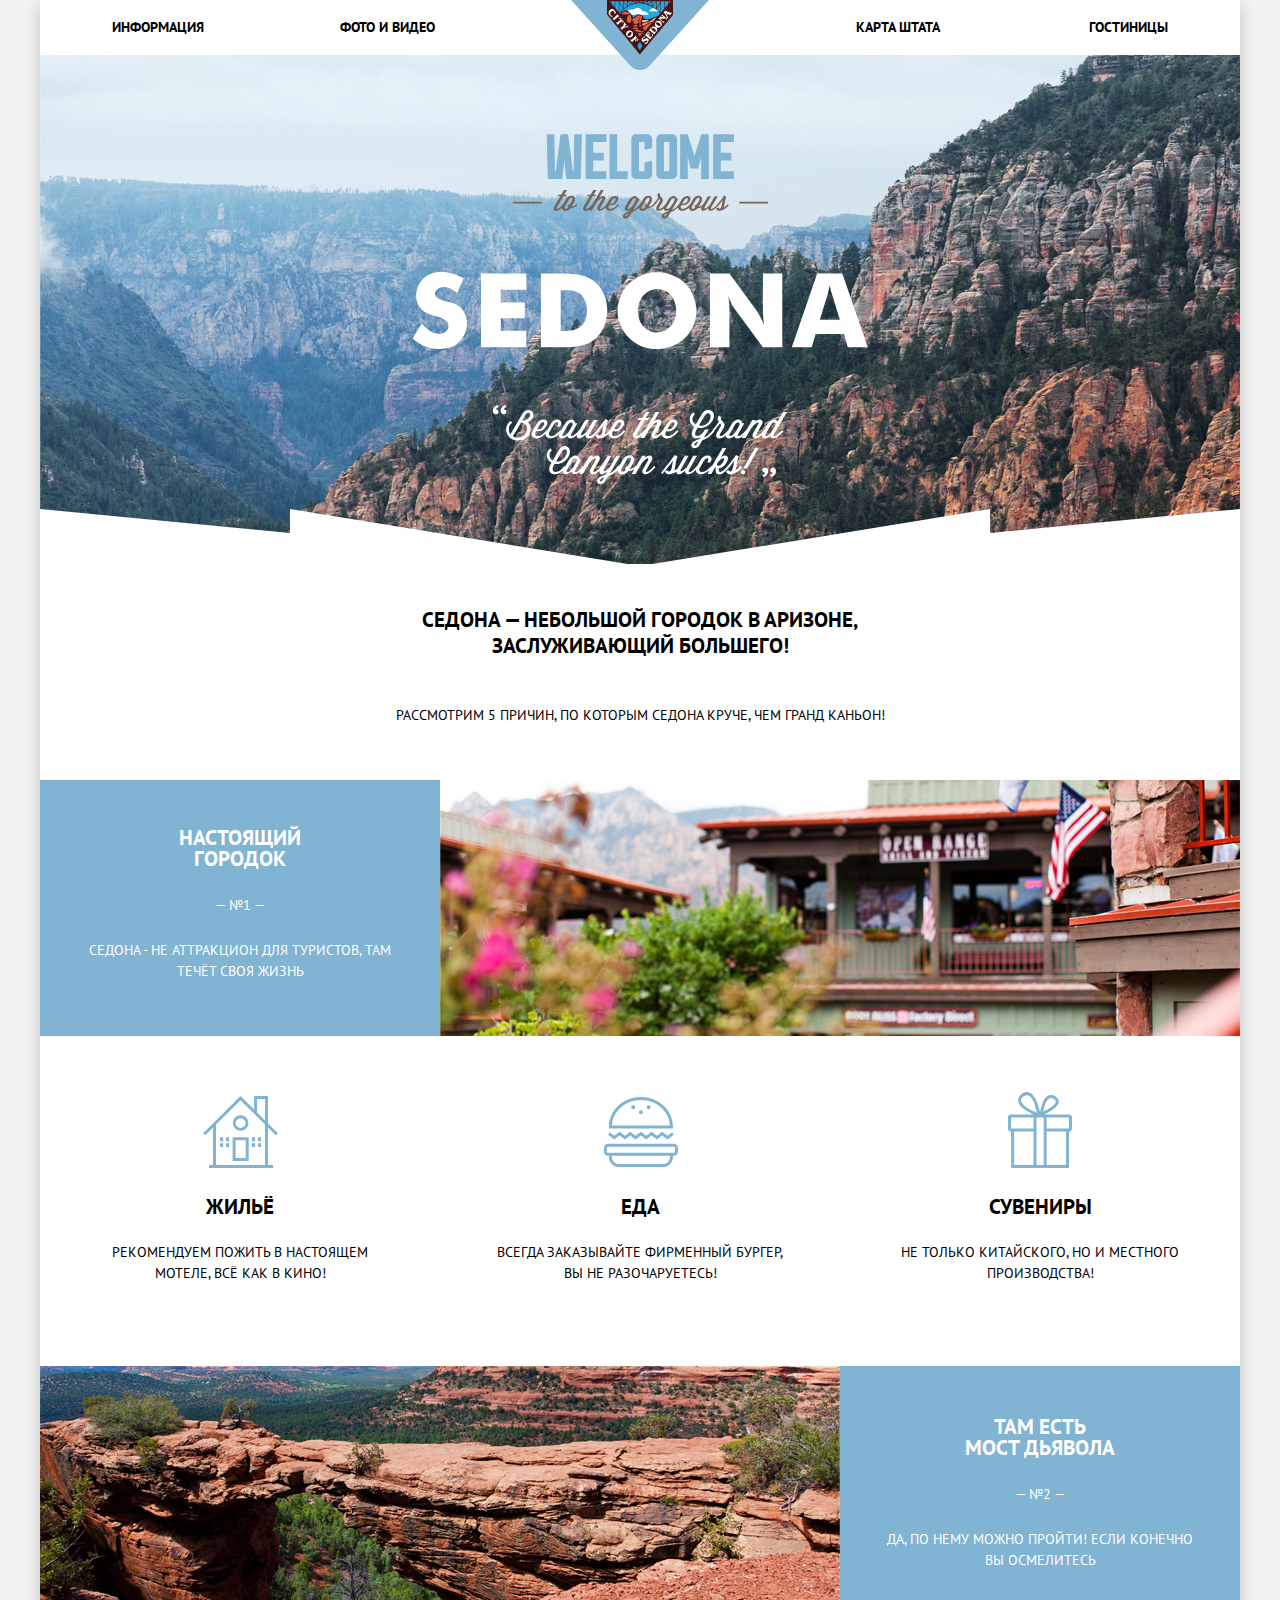
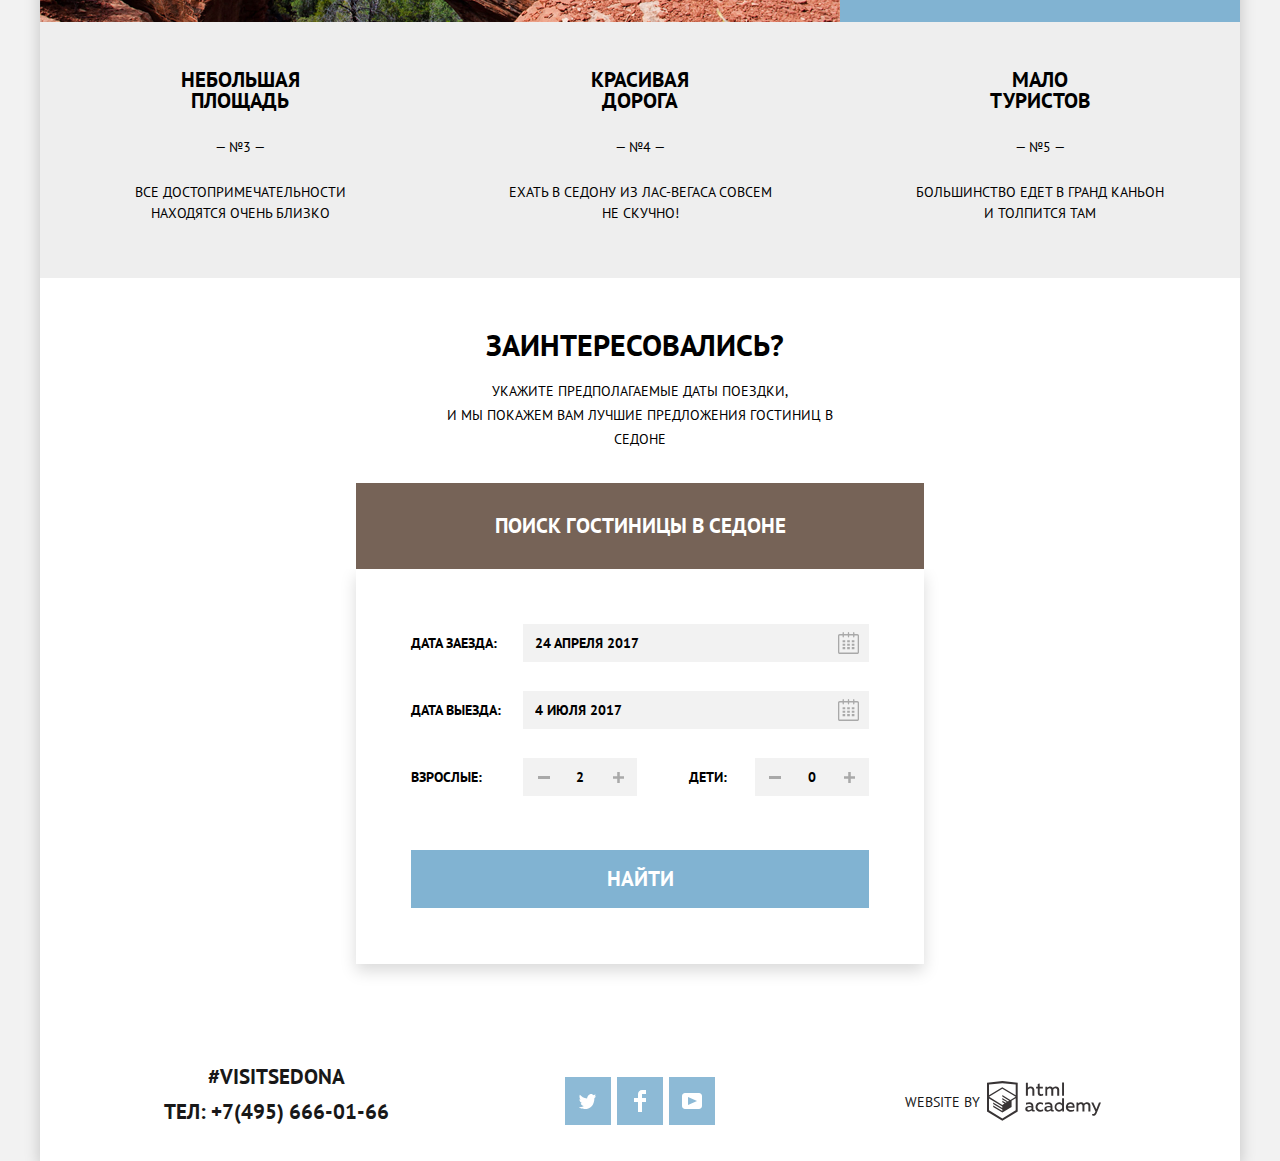
==== commit 3dc1a1b1: "Оживляем интерактивные элементы" ====
--- a/index.html
+++ b/index.html
@@ -8,7 +8,7 @@
     <link rel="apple-touch-icon" href="img/favicons/favicon-152.png">
     <link rel="manifest" href="manifest.webmanifest">
     <link rel="stylesheet" href="css/normalize.css">
-    <link rel="stylesheet" href="css/style.css">
+    <link rel="stylesheet" href="css/style.min.css">
   </head>
   <body class="page-body">
     <div class="container">
@@ -99,8 +99,8 @@
           <button class="main-button" type="button">Поиск гостиницы в Седоне</button>        
         </section>
       </main>
-      <footer class="main-footer">        
-        <!--<img src="img/map.png" width="1199" height="594" alt="Карта">-->
+      <footer class="main-footer"> 
+        <noscript><img src="img/map.png" width="1199" height="594" alt="Карта"></noscript>       
         <iframe src="https://www.google.com/maps/embed?pb=!1m18!1m12!1m3!1d1026214.9153258833!2d-112.19294160327944!3d34.83362537107064!2m3!1f0!2f0!3f0!3m2!1i1024!2i768!4f13.1!3m3!1m2!1s0x872da132f942b00d%3A0x5548c523fa6c8efd!2z0KHQtdC00L7QvdCwLCDQkNGA0LjQt9C-0L3QsCA4NjMzNiwg0KHQqNCQ!5e0!3m2!1sru!2sru!4v1613547146854!5m2!1sru!2sru" allowfullscreen width="1199" height="594" title="Седона, штат Аризона на карте"></iframe>
         <div class="footer-contacts">
           <section class="contacts">
@@ -189,6 +189,7 @@
           </form>
         </section>
       </footer>      
-    </div>    
+    </div>
+    <script src="js/script.min.js"></script>    
   </body>
 </html>
--- a/css/style.min.css
+++ b/css/style.min.css
@@ -0,0 +1 @@
+@-webkit-keyframes bounce{0%{-webkit-transform:translateY(-2000px);transform:translateY(-2000px)}to{-webkit-transform:translateY(0);transform:translateY(0)}}@keyframes bounce{0%{-webkit-transform:translateY(-2000px);transform:translateY(-2000px)}to{-webkit-transform:translateY(0);transform:translateY(0)}}@-webkit-keyframes shake{0%,to{-webkit-transform:translateX(0);transform:translateX(0)}10%,30%,50%,70%,90%{-webkit-transform:translateX(-10px);transform:translateX(-10px)}20%,40%,60%,80%{-webkit-transform:translateX(10px);transform:translateX(10px)}}@keyframes shake{0%,to{-webkit-transform:translateX(0);transform:translateX(0)}10%,30%,50%,70%,90%{-webkit-transform:translateX(-10px);transform:translateX(-10px)}20%,40%,60%,80%{-webkit-transform:translateX(10px);transform:translateX(10px)}}@font-face{font-family:"PT Sans";font-weight:400;font-style:normal;src:local("PT Sans"),url(../fonts/PTSans.woff) format("woff"),url(../fonts/PTSans.woff2) format("woff2")}@font-face{font-family:"PT Sans";font-weight:700;font-style:normal;src:local("PT Sans"),url(../fonts/PTSans-Bold.woff) format("woff"),url(../fonts/PTSans-Bold.woff2) format("woff2")}:root{--basic-white:#ffffff;--basic-black:#000000;--basic-blue:#81b3d2;--basic-grey:#F2F2F2;--add-grey:#eeeeee;--basic-brown:#766357;--special-brown-hover:#604E43;--special-brown-active:#503E33;--special-blue-hover:#669EC0;--special-blue-active:#5496BD;--special-disabled:#6A6A6A;--shadow-color:rgba(0, 1, 1, 0.2);--modal-shadow:rgba(0, 1, 1, 0.15);--special-grey:#333333;--rating-grey:#666666;--basic-line:#E5E5E5;--text-active:rgba(255, 255, 255, 0.3);--link-active:rgba(0, 0, 0, 0.3);--up-triangle:#cacaca;--toggle:#ABABAB;--toggle-shadow:rgba(171, 171, 171, 0.3);--copyright-active:#BDBBBC;--input-focus:#EBEBEB}.page{height:100%}.page-body{width:1200px;margin:0 auto;padding:0 40px;background-color:var(--basic-grey);font-family:"PT Sans","Arial",sans-serif;font-weight:400;font-size:14px;line-height:26px;color:var(--basic-black);text-transform:uppercase;min-height:100%}.container{margin:0 auto;background-color:var(--basic-white);padding:0;text-align:center;-webkit-box-shadow:0 5px 15px var(--shadow-color);box-shadow:0 5px 15px var(--shadow-color);display:-ms-grid;display:grid;-ms-grid-rows:-webkit-min-content 1fr -webkit-min-content;-ms-grid-rows:min-content 1fr min-content;grid-template-rows:-webkit-min-content 1fr -webkit-min-content;grid-template-rows:min-content 1fr min-content}.site-navigation{list-style:none;padding:0;display:-webkit-box;display:-ms-flexbox;display:flex;-ms-flex-wrap:wrap;flex-wrap:wrap;-webkit-box-orient:horizontal;-webkit-box-direction:normal;-ms-flex-direction:row;flex-direction:row;-webkit-box-pack:start;-ms-flex-pack:start;justify-content:flex-start}.site-navigation li{width:228px}.site-navigation li:nth-of-type(1),.site-navigation li:nth-of-type(2){display:-webkit-box;display:-ms-flexbox;display:flex;-webkit-box-pack:start;-ms-flex-pack:start;justify-content:flex-start}.site-navigation li:nth-of-type(1){padding-left:72px}.site-navigation li:nth-of-type(3),.site-navigation li:nth-of-type(4){display:-webkit-box;display:-ms-flexbox;display:flex;-webkit-box-pack:end;-ms-flex-pack:end;justify-content:flex-end}.site-navigation li:nth-of-type(3){margin-left:auto}.site-navigation li:nth-of-type(4){padding-right:72px}.site-navigation a{text-decoration:none;color:var(--basic-black);font-weight:700}.site-navigation a:focus,.site-navigation a:hover{color:var(--basic-blue)}.site-navigation a:active{color:var(--basic-black);opacity:.3}.main-header{background-color:var(--basic-blue);background-image:url(../img/mask.svg),url(../img/index-bg.jpg);background-size:auto,1200px 509px;background-position:0 509px,0 55px;background-repeat:no-repeat;display:-ms-grid;display:grid;-ms-grid-rows:-webkit-min-content 1fr;-ms-grid-rows:min-content 1fr;grid-template-rows:-webkit-min-content 1fr;grid-template-rows:min-content 1fr;-webkit-box-align:center;-ms-flex-align:center;align-items:center;min-height:564px}.main-header-logo{position:absolute;margin:0;padding:0;left:531px;bottom:-22px;top:0;width:138px;height:70px}.welcome-intro{-ms-grid-column-align:center;justify-self:center;width:457px;height:351px}.main-navigation{background-color:var(--basic-white);min-height:55px;padding:0;position:relative}.intro{font-size:21px;font-weight:700;margin-top:43px;margin-bottom:0}.features-title{margin-top:43px;margin-bottom:52px}.features-list{padding:0;margin:0}.add-feature-list{padding:0}.feature-item{line-height:21px;list-style:none;background-color:var(--add-grey);padding:0;min-height:256px;width:400px}.main-feature-item{background-color:var(--basic-blue);color:var(--basic-white);display:-webkit-box;display:-ms-flexbox;display:flex;-ms-flex-wrap:wrap;flex-wrap:wrap;width:1200px}.main-feature-item img{width:800px;height:256px;-o-object-fit:contain;object-fit:contain}.add-feature-list,.add-feature-list li{background-color:var(--basic-white);color:var(--basic-black);margin:0}.features-list{display:-ms-grid;display:grid;-ms-grid-columns:1fr 1fr 1fr;grid-template-columns:1fr 1fr 1fr;width:100%}.feature-description{width:400px;margin-top:47px;padding-bottom:30px}.feature-item:first-child{-ms-grid-column:1;-ms-grid-column-span:3;grid-column:1/4;height:auto}.main-feature-item{-ms-grid-column:1;-ms-grid-column-span:3;grid-column:1/4}.feature-item:nth-child(3){-ms-grid-column:1;-ms-grid-column-span:1;grid-column:1/2}.feature-item:nth-child(4){-ms-grid-column:2;-ms-grid-column-span:1;grid-column:2/3}.feature-item:nth-child(5){-ms-grid-column:3;-ms-grid-column-span:1;grid-column:3/4}.add-feature-list{display:-webkit-box;display:-ms-flexbox;display:flex;-ms-flex-wrap:wrap;flex-wrap:wrap;-ms-flex-pack:distribute;justify-content:space-around;list-style:none;width:100%}.add-feature-item{width:400px;height:330px}.feature-item h3,.feature-item h4{font-size:21px;font-weight:700;line-height:21px}.feature-item h3{margin:0 0 26px}.feature-item h4{margin-top:0;margin-bottom:25px}.feature-item p{-webkit-box-sizing:border-box;box-sizing:border-box;margin:0;padding-right:40px;padding-left:40px}.add-feature-item p{padding-left:50px;padding-right:50px}.feature-description p{margin-top:24px}.feature-description:nth-child(2){margin-top:50px}.feature-item img{width:800px;height:256px}.accomodation::before{content:url(../img/icon-accomodation.svg);display:block;margin-top:60px;margin-bottom:25px}.meals::before{content:url(../img/icon-meals.svg);display:block;margin-top:61px;margin-bottom:26px}.souvenirs::before{content:url(../img/icon-souvenirs.svg);display:block;margin-top:55px;margin-bottom:25px}.search,.search p{display:-webkit-box;display:-ms-flexbox;display:flex;-webkit-box-align:center;-ms-flex-align:center;align-items:center}.search{-webkit-box-orient:vertical;-webkit-box-direction:normal;-ms-flex-direction:column;flex-direction:column;-webkit-box-pack:center;-ms-flex-pack:center;justify-content:center}.search h2{font-size:30px;font-weight:700;line-height:24px;margin-top:55px;margin-bottom:10px;padding-right:10px}.search p{width:435px;height:95px;line-height:24px;margin:0}.main-button{font-weight:700;font-size:21px;background-color:var(--basic-brown);color:var(--basic-white);font-family:inherit;line-height:26px;text-transform:uppercase;border:0;width:568px;min-height:86px;margin-top:21px;padding:0}.main-button:focus,.main-button:hover{background-color:var(--special-brown-hover);color:var(--basic-white);border:0}.main-button:active{background-color:var(--special-brown-active);color:var(--text-active);border:0}.main-footer{position:relative;overflow:hidden}.main-footer iframe{width:1199px;height:584px;border:0;margin:0;padding:0}.footer-contacts,.main-footer img{position:absolute;bottom:0;left:0;right:0}.main-footer img{width:1199px;height:594px;margin:0;padding:0;border:0}.footer-contacts{font-weight:700;font-size:21px;background-color:var(--basic-white);opacity:.9;display:-ms-grid;display:grid;-ms-grid-columns:1fr 1fr 1fr;grid-template-columns:1fr 1fr 1fr;-ms-grid-rows:120px;grid-template-rows:120px;-webkit-box-pack:center;-ms-flex-pack:center;justify-content:center;padding:0 73px;-webkit-box-align:center;-ms-flex-align:center;align-items:center;min-height:120px}.footer-contacts>:nth-child(1){-ms-grid-row:1;-ms-grid-column:1}.footer-contacts>:nth-child(2){-ms-grid-row:1;-ms-grid-column:2}.footer-contacts>:nth-child(3){-ms-grid-row:1;-ms-grid-column:3}.contacts{width:327px;min-height:120px;margin:0;display:-webkit-box;display:-ms-flexbox;display:flex;-webkit-box-orient:vertical;-webkit-box-direction:normal;-ms-flex-direction:column;flex-direction:column;-webkit-box-pack:start;-ms-flex-pack:start;justify-content:flex-start;-webkit-box-align:center;-ms-flex-align:center;align-items:center}.contacts p{margin:23px 0 0;padding-bottom:9px}.footer-contacts.catalog{margin-top:0;min-height:120px}.footer-phone{text-decoration:none;color:var(--basic-black)}.social{width:400px;-webkit-box-orient:horizontal;-webkit-box-direction:normal;-ms-flex-direction:row;flex-direction:row}.social,.social-button,.social-icons{display:-webkit-box;display:-ms-flexbox;display:flex;-webkit-box-pack:center;-ms-flex-pack:center;justify-content:center;-webkit-box-align:center;-ms-flex-align:center;align-items:center}.social-icons{-webkit-box-orient:horizontal;-webkit-box-direction:normal;-ms-flex-direction:row;flex-direction:row}.social-button{text-decoration:none;width:46px;height:48px;background-color:var(--basic-blue);margin-right:6px;text-align:center}.social-button:focus,.social-button:hover{background-color:var(--special-blue-hover)}.social-button:active{background-color:var(--special-blue-active)}.social-button.facebook:active,.social-button.twitter:active,.social-button.youtube:active{fill-opacity:.3}.social ul{list-style:none;padding:0;margin:0 0 0 5px}.copyright{font-weight:400;font-size:14px;line-height:26px;text-align:center;width:327px;position:relative;display:-webkit-box;display:-ms-flexbox;display:flex;-webkit-box-pack:center;-ms-flex-pack:center;justify-content:center;-webkit-box-align:center;-ms-flex-align:center;align-items:center;margin:2px 0 0}.copyright-link:focus path,.copyright-link:hover path{fill:var(--basic-blue)}.copyright-link:active path{fill:var(--copyright-active)}.copyright svg{margin-left:7px;margin-top:5px}.visually-hidden{position:absolute;clip:rect(0 0 0 0);width:1px;height:1px;margin:-1px}.catalog-header{padding:0;display:-ms-grid;display:grid}.catalog-content,.catalog-header,.content{background-color:var(--basic-white)}.catalog-content{display:-ms-grid;display:grid;-ms-grid-rows:-webkit-min-content -webkit-min-content 1fr;-ms-grid-rows:min-content min-content 1fr;grid-template-rows:-webkit-min-content -webkit-min-content 1fr;grid-template-rows:min-content min-content 1fr}.main-footer .catalog{position:relative}.filter{background-color:var(--basic-blue);background-image:url(../img/filter-bg.jpg);background-repeat:no-repeat;padding:0 73px;min-height:217px}.form-filter{margin-top:26px;display:-webkit-box;display:-ms-flexbox;display:flex;-ms-flex-wrap:wrap;flex-wrap:wrap;-webkit-box-pack:justify;-ms-flex-pack:justify;justify-content:space-between}.filter-cost,.filter-facilities,.filter-type{border:0;text-align:left;padding:0;margin:0}.filter-facilities ul,.filter-type ul{list-style:none;padding:0;line-height:21px;color:var(--basic-white);margin:25px 0 0;min-height:145px}.filter-cost legend,.filter-facilities legend,.filter-type legend{font-size:16px;line-height:21px;font-weight:700;color:var(--basic-white)}.filter-facilities{-webkit-box-flex:1;-ms-flex-positive:1;flex-grow:1}.filter-type{-webkit-box-flex:3;-ms-flex-positive:3;flex-grow:3;margin-left:5px}.checkbox+label::before{content:"";display:inline-block;width:27px;height:23px;vertical-align:top;background:url(../img/checkbox-off.svg) no-repeat;margin-right:14px;margin-bottom:23px;margin-top:0}.checkbox+label{padding:5px 5px 8px;margin-left:-5px}.checkbox:focus+label{outline:2px solid var(--basic-blue);outline-offset:-2px}.checkbox:checked+label::before{background:url(../img/checkbox-on.svg)}.checkbox:disabled+label::before{background:url(../img/checkbox-off-disabled.svg)}.checkbox:checked:disabled+label::before{background:url(../img/checkbox-on-disabled.svg)}.cost-range,.input-cost{color:var(--basic-white);line-height:21px}.cost-range{border:2px solid var(--basic-white);-webkit-box-sizing:border-box;border-radius:2px;width:317px;height:36px;position:relative;display:-webkit-box;display:-ms-flexbox;display:flex;-webkit-box-pack:justify;-ms-flex-pack:justify;justify-content:space-between;-webkit-box-align:center;-ms-flex-align:center;align-items:center;padding:0 20px 0 65px;box-sizing:border-box}.cost-range svg{position:absolute;top:5px;left:157px}.input-cost{font:inherit;border:0;width:58px;background-color:transparent;padding:0;margin:0}.range-filter{margin:11px 0 0}.range-controls{position:relative}.range-controls .toggle,.range-controls .toggle:hover{position:absolute;top:-8px;left:0;width:4px;height:4px;background-color:var(--toggle);border:8px solid var(--basic-white);border-radius:50%;-webkit-box-shadow:0 2px 1px 0 var(--toggle-shadow);box-shadow:0 2px 1px 0 var(--toggle-shadow);cursor:pointer}.range-controls .toggle:hover{width:5px;height:5px;border:9px solid var(--basic-white)}.range-controls .toggle-max{left:160px}.range-controls .scale{height:2px;width:316px;background-color:var(--text-active);margin-top:20px}.range-controls .bar{height:2px;background-color:var(--basic-white);width:80%}.filter-button{font-family:inherit;font-size:14px;font-weight:400;line-height:21px;color:var(--basic-white);border:2px solid var(--basic-white);-webkit-box-sizing:border-box;box-sizing:border-box;border-radius:2px;background-color:transparent;text-transform:uppercase;width:137px;min-height:36px;margin-top:33px;margin-left:85px}.filter-button:focus,.filter-button:hover{color:var(--basic-black);background-color:var(--basic-white)}.site-navigation-current a,.site-navigation-current a:active,.site-navigation-current a:hover{color:var(--basic-brown)}.sorting,.sorting-buttons{display:-webkit-box;display:-ms-flexbox;display:flex;-webkit-box-pack:justify;-ms-flex-pack:justify;justify-content:space-between;-webkit-box-align:center;-ms-flex-align:center;align-items:center}.sorting{padding:0 73px;min-height:86px}.sorting-buttons{list-style:none;font-size:12px;line-height:18px;margin:0;width:240px;padding:0 0 5px 25px}.sorting-buttons a{text-decoration:none;color:var(--link-active);border-bottom:2px dotted var(--basic-blue);padding:0;margin:0}.sorting-buttons .current-sorting{color:var(--basic-blue);border:0}.sorting span{display:inline-block;width:75px;padding-left:20px;padding-right:5px;padding-bottom:6px;font-size:12px;line-height:18px}.sorting-buttons a:focus,.sorting-buttons a:hover{color:var(--basic-blue)}.sorting-buttons a:active{color:var(--basic-black);border-bottom:none}.buttons-up-down{display:-webkit-box;display:-ms-flexbox;display:flex;-webkit-box-pack:end;-ms-flex-pack:end;justify-content:flex-end;margin-top:5px;width:528px}.sorting-ascending,.sorting-descending{width:0;height:0;border-left:5.5px solid transparent;border-right:5.5px solid transparent}.sorting-ascending{margin-right:12px;border-bottom:11px solid var(--up-triangle)}.sorting-descending{cursor:pointer;border-top:11px solid var(--basic-blue)}.sorting-ascending:disabled{border-bottom:11px solid var(--up-triangle)}.sorting-descending:hover{border-top:11px solid var(--basic-black)}.sorting-descending:active{border-top:11px solid var(--basic-blue)}.sorting label,.sorting-number{font-family:inherit;border:0;margin:0}.sorting-number{color:var(--basic-black);font-size:21px;font-weight:700;width:30px;padding:0 0 0 5px;background-color:transparent;text-align:left}.sorting label{padding:0}.result-list{list-style:none;text-align:left;padding:0;margin:0}.result-item-name,.sorting label{font-size:21px;font-weight:700;color:var(--basic-black)}.result-item-name{text-decoration:none}.item-info h3{padding:0;margin:-5px 0 0}.result-item-name:hover,.result-item:focus{color:var(--basic-blue)}.result-item-name:active{color:var(--link-active)}.result-list span{line-height:21px;color:var(--special-grey)}.result-item{border-top:1px solid var(--basic-line);display:-ms-grid;display:grid;-ms-grid-columns:-webkit-min-content 1fr -webkit-min-content;-ms-grid-columns:min-content 1fr min-content;grid-template-columns:-webkit-min-content 1fr -webkit-min-content;grid-template-columns:min-content 1fr min-content;-ms-grid-rows:1fr 1fr 1fr;grid-template-rows:1fr 1fr 1fr;padding:30px 73px}.result-item>:nth-child(1){-ms-grid-row:1;-ms-grid-column:1}.result-item>:nth-child(2){-ms-grid-row:1;-ms-grid-column:2}.result-item>:nth-child(3){-ms-grid-row:1;-ms-grid-column:3}.result-item>:nth-child(4){-ms-grid-row:2;-ms-grid-column:1}.result-item>:nth-child(5){-ms-grid-row:2;-ms-grid-column:2}.result-item>:nth-child(6){-ms-grid-row:2;-ms-grid-column:3}.result-item>:nth-child(7){-ms-grid-row:3;-ms-grid-column:1}.result-item>:nth-child(8){-ms-grid-row:3;-ms-grid-column:2}.result-item>:nth-child(9){-ms-grid-row:3;-ms-grid-column:3}.item-info,.item-picture,.stars{-ms-grid-column-span:1;-ms-grid-row:1;-ms-grid-row-span:3;grid-row:1/4}.item-picture{-ms-grid-column:1;grid-column:1/2;margin-right:29px;width:135px;height:90px;-o-object-fit:contain;object-fit:contain}.item-info,.stars{-ms-grid-column:2;grid-column:2/3}.stars{color:var(--basic-white);-ms-grid-column:3;grid-column:3/4;-ms-grid-row-span:1;grid-row:1/2;-ms-grid-column-align:end;justify-self:end;display:block;background:url(../img/star.svg) space;background-position:top;height:22px}.result-item:last-child{border-bottom:1px solid var(--basic-line)}.rating{color:var(--rating-grey);display:block;border:0;-webkit-box-sizing:border-box;box-sizing:border-box;background-color:var(--basic-grey);width:110px;height:27px;line-height:21px;-ms-grid-column:3;-ms-grid-column-span:1;grid-column:3/4;-ms-grid-row:3;-ms-grid-row-span:1;grid-row:3/4;text-align:center;padding:0 0 0 3px;margin-top:3px;display:-webkit-box;display:-ms-flexbox;display:flex;-webkit-box-pack:center;-ms-flex-pack:center;justify-content:center;-webkit-box-align:center;-ms-flex-align:center;align-items:center}.stars.stars-4{width:87px;color:transparent}.stars.stars-2,.stars.stars-3{width:64px;color:transparent}.stars.stars-2{width:41px}.item-price{padding:0;margin:5px 0 15px}.item-price span{margin-right:5px;width:110px}.item-price,.list-buttons{display:-webkit-box;display:-ms-flexbox;display:flex}.detailed{margin-right:5px;width:110px;background-color:var(--basic-blue);text-decoration:none;color:var(--basic-white);line-height:21px;font-weight:700;text-align:center;padding-top:3px}.detailed:focus,.detailed:hover{background-color:var(--special-blue-hover)}.detailed:active{background-color:var(--special-blue-active);color:var(--text-active)}.reserve{width:142px;min-height:27px;font-family:inherit;text-transform:uppercase;color:var(--basic-white);line-height:21px;font-weight:700;border:0;background-color:var(--basic-brown)}.reserve:focus,.reserve:hover{background-color:var(--special-brown-hover)}.reserve:active{background-color:var(--special-brown-active);color:var(--text-active)}.modal{background-color:var(--basic-white);width:568px;height:395px;-webkit-box-shadow:0 7px 15px var(--modal-shadow);box-shadow:0 7px 15px var(--modal-shadow);position:absolute;left:316px;top:0;display:block;-webkit-animation:bounce .6s;animation:bounce .6s}.modal.popup-hidden{display:none}.modal-error{-webkit-animation:shake .6s;animation:shake .6s}.search-form{-webkit-box-sizing:border-box;box-sizing:border-box;padding:55px;width:568px;height:395px;display:-webkit-box;display:-ms-flexbox;display:flex;-webkit-box-orient:horizontal;-webkit-box-direction:normal;-ms-flex-direction:row;flex-direction:row;-ms-flex-wrap:wrap;flex-wrap:wrap}.search-button{width:458px;height:58px;background-color:var(--basic-blue);padding:0;margin:26px 0 0;text-transform:uppercase;font-family:inherit;font-size:21px;line-height:26px;font-weight:700;color:var(--basic-white);border:0}.search-button:focus,.search-button:hover{background-color:var(--special-blue-hover)}.search-button:active{background-color:var(--special-blue-active);color:var(--text-active)}.search-form input,.search-form label{font-family:inherit;font-size:14px;font-weight:700;line-height:26px}.search-form label{text-transform:uppercase;text-align:left;color:var(--basic-black);padding:0;position:relative;display:-webkit-box;display:-ms-flexbox;display:flex;-webkit-box-pack:justify;-ms-flex-pack:justify;justify-content:space-between;-webkit-box-align:center;-ms-flex-align:center;align-items:center;margin:0 0 28px}.search-form input{padding-top:6px;padding-bottom:6px;-webkit-box-sizing:border-box;box-sizing:border-box;border:0;outline:0;background-color:var(--basic-grey)}.search-form input:hover{background-color:var(--input-focus)}.search-form input:focus{background-color:var(--basic-white);outline:2px solid var(--basic-line)}.date-in,.date-out{width:458px}.check-in-date,.check-out-date{width:346px;padding-left:12px;color:var(--basic-black);font-family:inherit;font-size:14px;line-height:26px;font-weight:700;text-transform:uppercase}.check-in-date::-webkit-input-placeholder,.check-out-date::-webkit-input-placeholder{color:var(--basic-black);font-family:inherit;font-size:14px;line-height:26px;font-weight:700;text-transform:uppercase}.check-in-date:focus::-webkit-input-placeholder,.check-out-date:focus::-webkit-input-placeholder{color:transparent}.check-in-date::-moz-placeholder,.check-out-date::-moz-placeholder{color:var(--basic-black);opacity:1;font-family:inherit;font-size:14px;line-height:26px;font-weight:700;text-transform:uppercase;vertical-align:bottom}.check-in-date:focus::-moz-placeholder,.check-out-date:focus::-moz-placeholder{color:transparent}.date-in::after,.date-out::after{content:"";width:21px;height:23px;background-image:url(../img/calendar.svg);background-repeat:no-repeat;background-position:0 0;position:absolute;top:7px;right:10px}.date-in:hover::after,.date-out:hover::after{background-image:url(../img/calendar-hover.svg)}.date-in:active::after,.date-out:active::after{background-image:url(../img/calendar-active.svg)}.adults{padding:0}.adults,.kids{width:114px;color:var(--basic-black);font-family:inherit;font-size:14px;line-height:26px;font-weight:700;text-transform:uppercase;text-align:center}.adults-number,.kids-number{width:226px;position:relative}.kids-number{width:232px}.adults::-webkit-inner-spin-button,.adults::-webkit-outer-spin-button,.input-cost::-webkit-inner-spin-button,.input-cost::-webkit-outer-spin-button,.kids::-webkit-inner-spin-button,.kids::-webkit-outer-spin-button{-webkit-appearance:none}.adults,.input-cost,.kids,.sorting-number{-moz-appearance:textfield}.decrease,.increase{border:0;width:15px;height:15px;padding:0;margin:0;background-color:transparent;background-position:50% 50%;background-repeat:no-repeat;position:absolute;display:-webkit-box;display:-ms-flexbox;display:flex;-webkit-box-pack:center;-ms-flex-pack:center;justify-content:center;-webkit-box-align:center;-ms-flex-align:center;align-items:center}.adults-number .increase{left:200px;top:12px}.adults-number .decrease{left:125px;top:12px}.kids-number .increase{left:205px;top:12px}.kids-number .decrease{left:130px;top:12px}.kids-number label{padding-left:52px;-webkit-box-sizing:border-box;box-sizing:border-box}.decrease:focus rect,.decrease:hover rect,.increase:focus path,.increase:hover path{fill:var(--basic-black)}.decrease:active rect,.increase:active path{fill:var(--basic-blue)}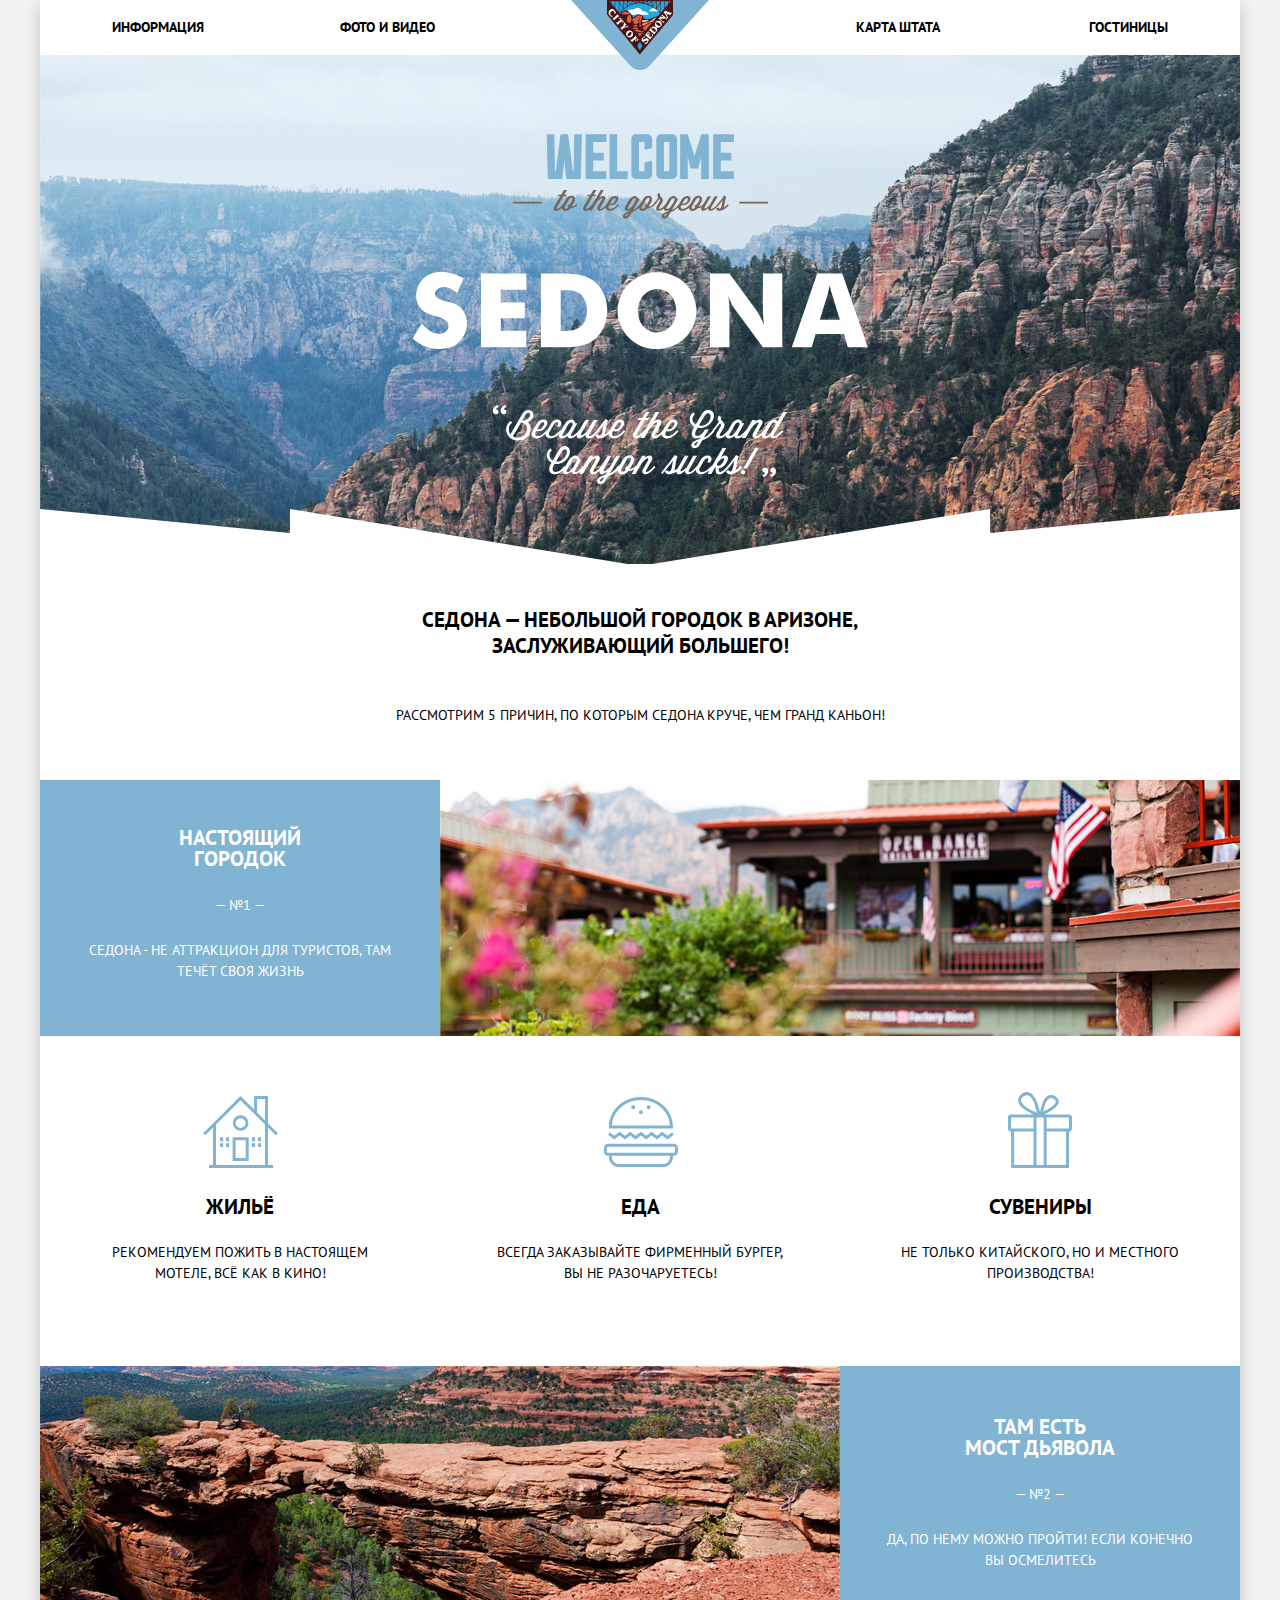
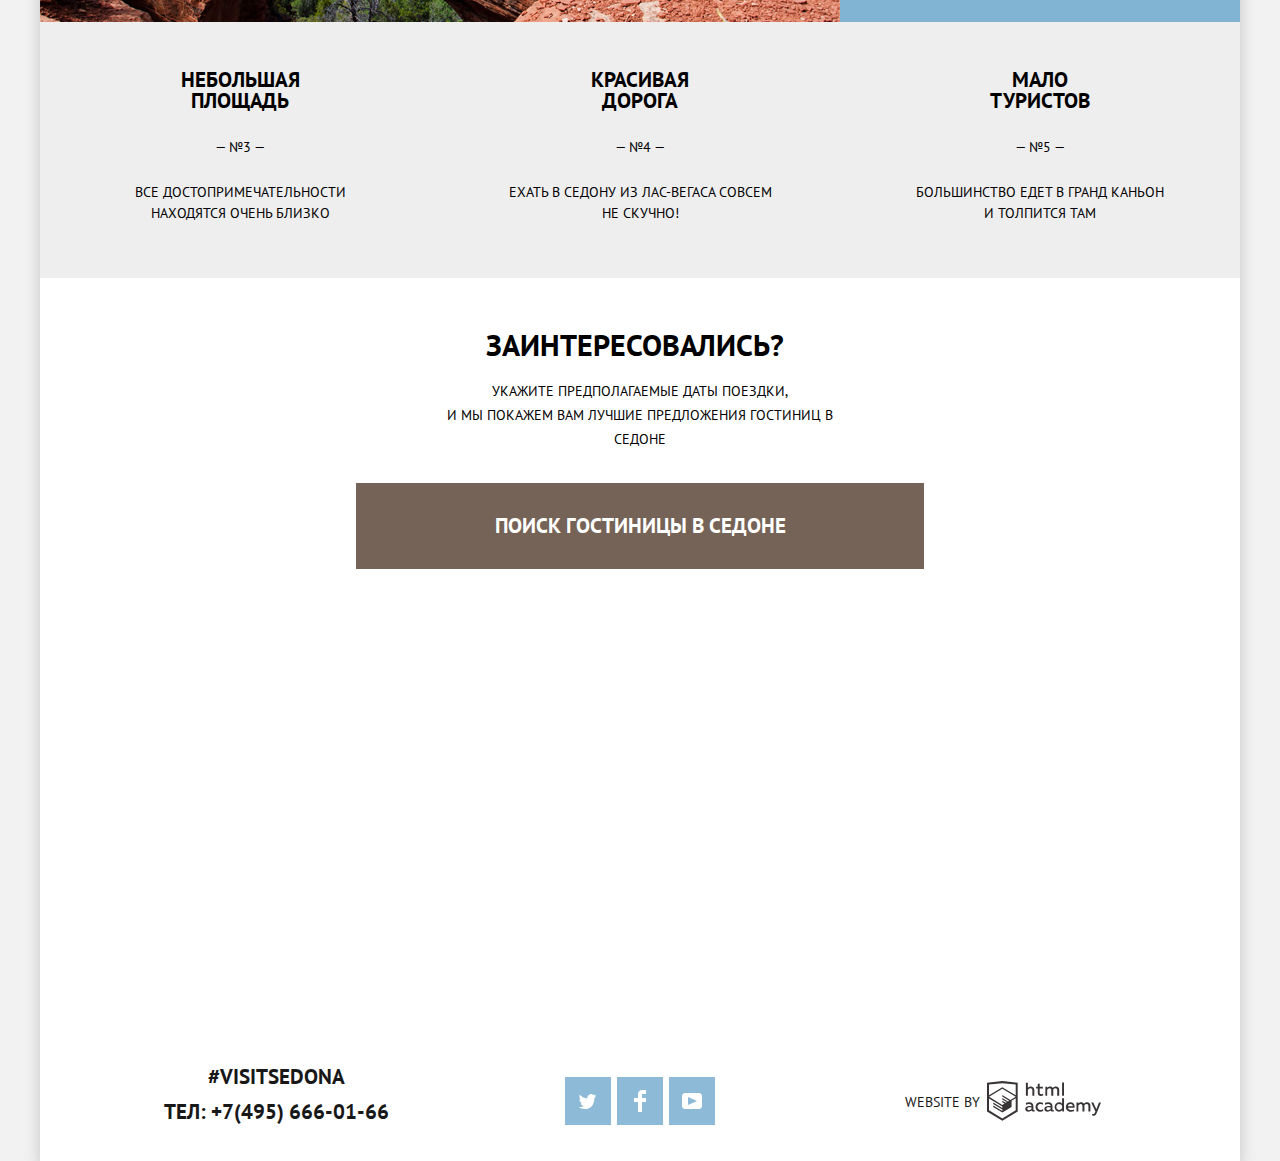
==== commit a8d021c6: "Оживляем интерактивные элементы" ====
--- a/index.html
+++ b/index.html
@@ -146,7 +146,7 @@
             </a>
           </p>
         </div>
-        <section class="modal">
+        <section class="modal popup-hidden">
           <h2 class="visually-hidden">Форма поиска гостиниц в Седоне</h2>
           <form class="search-form" action="https://echo.htmlacademy.ru" method="post">
             <label class="date-in">Дата заезда:
